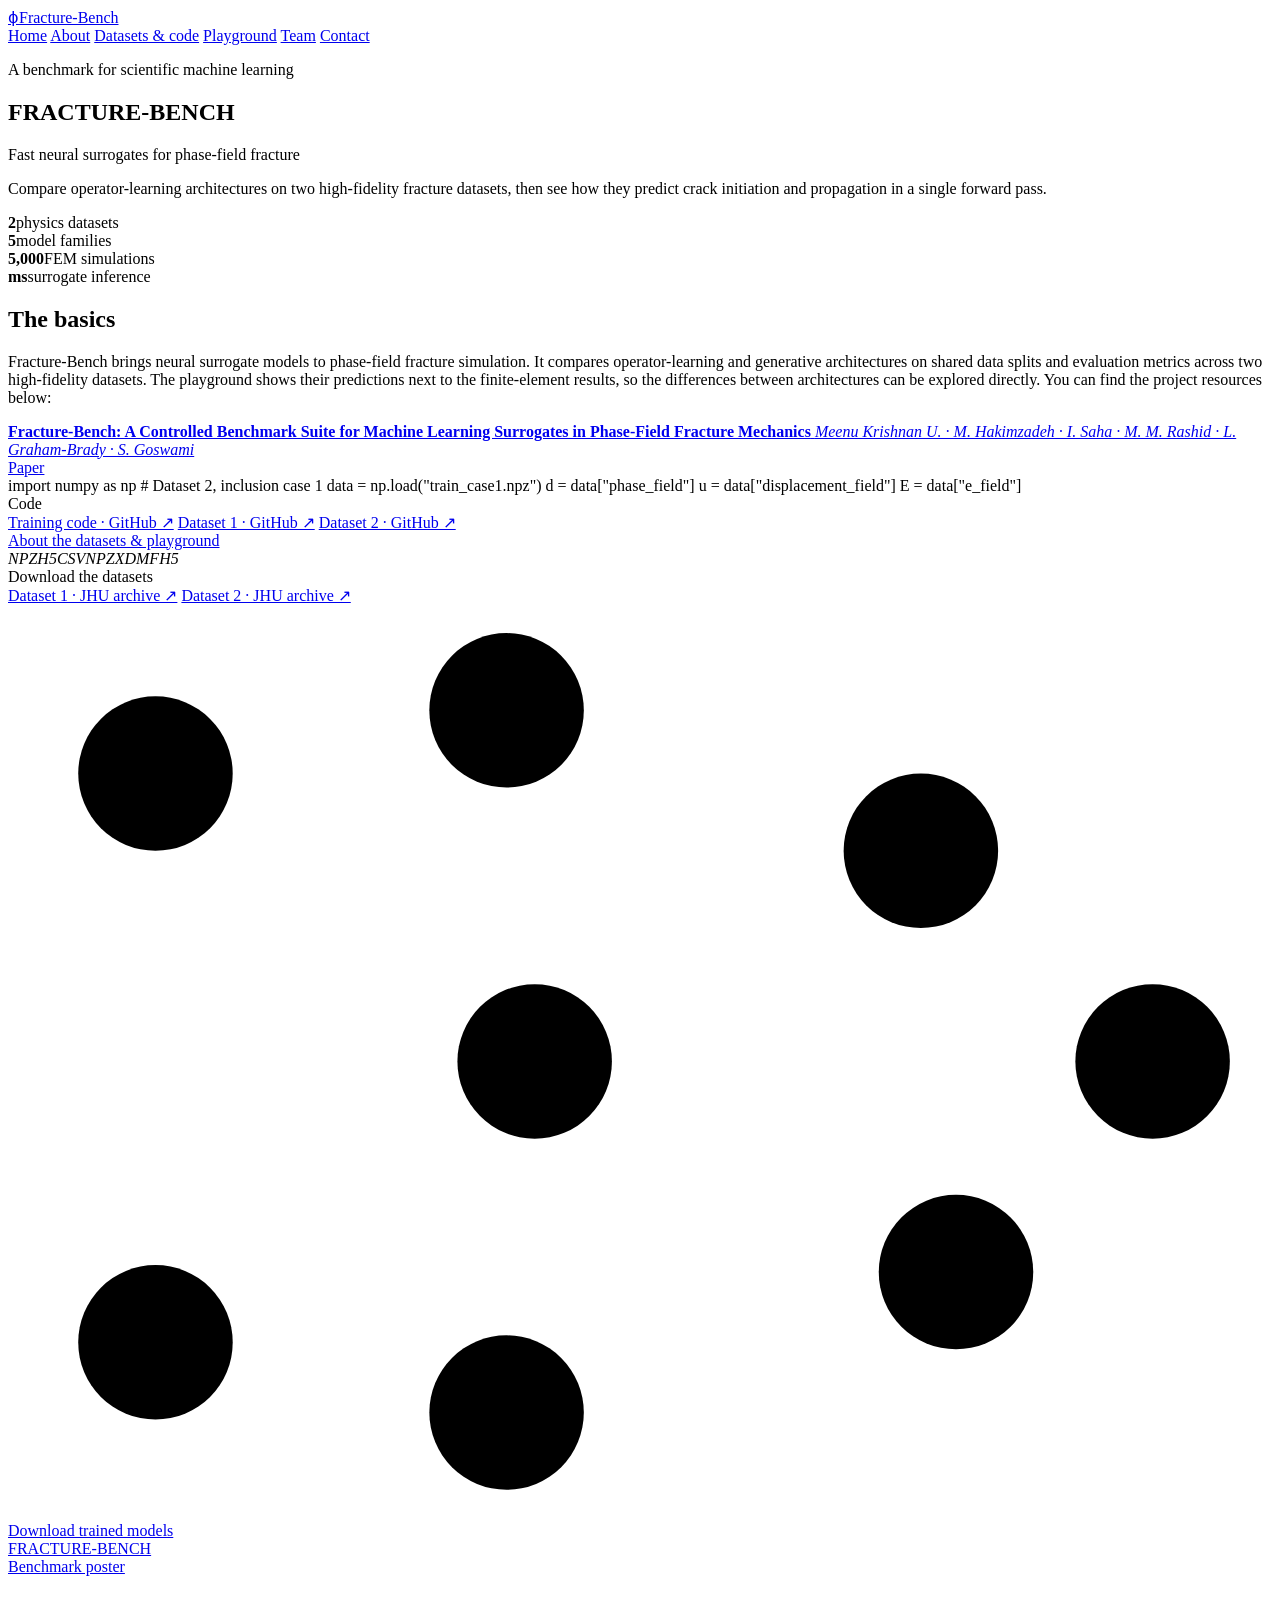
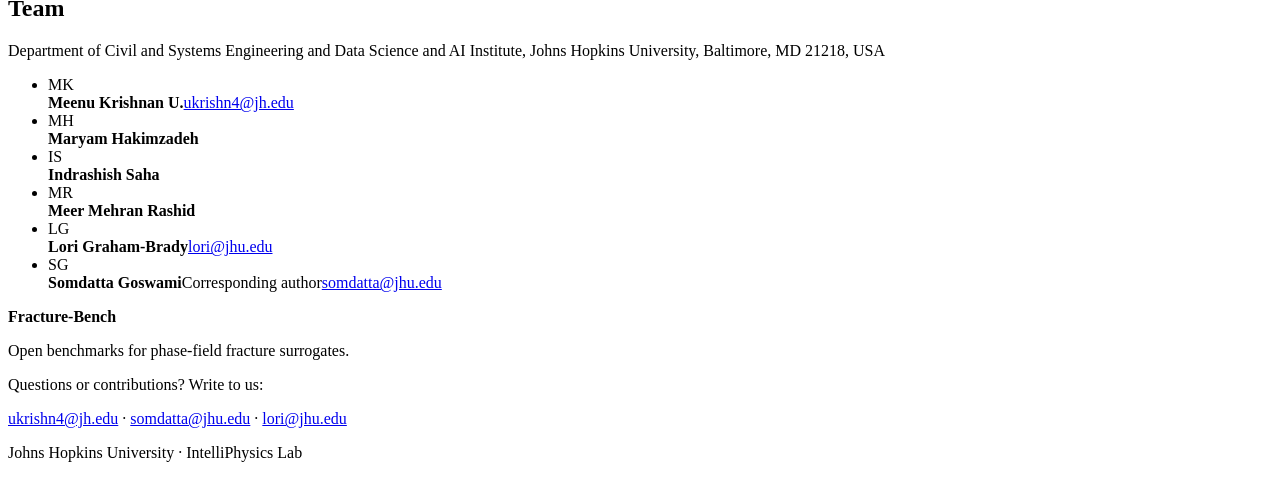
==== index.html @ a0dae235 "website" ====
<!doctype html>
<html lang="en">
<head>
  <meta charset="utf-8">
  <meta name="viewport" content="width=device-width, initial-scale=1">
  <title>Fracture-Bench</title>
  <meta name="description" content="Fracture-Bench: a benchmark of machine-learning surrogates for phase-field fracture, with two open datasets, training code and an interactive playground.">
  <link rel="icon" href="data:image/svg+xml,%3Csvg xmlns='http://www.w3.org/2000/svg' viewBox='0 0 32 32'%3E%3Crect width='32' height='32' rx='4' fill='%230D1F45'/%3E%3Ctext x='16' y='22' font-size='18' text-anchor='middle' fill='white' font-family='serif'%3E%CF%95%3C/text%3E%3C/svg%3E">
  <link rel="preconnect" href="https://fonts.googleapis.com">
  <link rel="preconnect" href="https://fonts.gstatic.com" crossorigin>
  <link href="https://fonts.googleapis.com/css2?family=Inter:wght@400;500;600;700;800&display=swap" rel="stylesheet">
  <link rel="stylesheet" href="assets/style.css">
  <script src="assets/site.js" defer></script>
</head>
<body>
  <header class="site-nav">
    <div class="wrap nav-inner">
      <a class="brand" href="./"><span class="mark"><span>ϕ</span></span><span>Fracture-Bench</span></a>
      <nav class="nav-links" aria-label="Site">
        <a href="./" aria-current="page">Home</a>
        <a href="#about" class="nav-extra">About</a>
        <a href="#resources" class="nav-extra">Datasets &amp; code</a>
        <a href="playground.html">Playground</a>
        <a href="#team" class="nav-extra">Team</a>
        <a href="#contact" class="nav-extra">Contact</a>
      </nav>
    </div>
  </header>

  <main>
    <section class="hero">
      <div class="wrap hero-inner">
        <p class="kicker">A benchmark for scientific machine learning</p>
        <h1>FRACTURE-BENCH</h1>
        <p class="hero-deck">Fast neural surrogates for phase-field fracture</p>
        <p class="hero-copy">Compare operator-learning architectures on two high-fidelity fracture datasets, then see how they predict crack initiation and propagation in a single forward pass.</p>
        <div class="hero-metrics">
          <div class="metric"><strong>2</strong><span>physics datasets</span></div>
          <div class="metric"><strong>5</strong><span>model families</span></div>
          <div class="metric"><strong>5,000</strong><span>FEM simulations</span></div>
          <div class="metric"><strong>ms</strong><span>surrogate inference</span></div>
        </div>
      </div>
    </section>

    <section class="basics" id="about">
      <div class="wrap">
        <h2 class="basics-title">The basics</h2>
        <p class="basics-copy">Fracture-Bench brings neural surrogate models to phase-field fracture simulation. It compares operator-learning and generative architectures on shared data splits and evaluation metrics across two high-fidelity datasets. The playground shows their predictions next to the finite-element results, so the differences between architectures can be explored directly. You can find the project resources below:</p>

        <div class="project-grid" id="resources">
          <a class="card paper-card" data-link="paper" aria-label="Paper" href="#">
            <div class="paper-sheet">
              <b>Fracture-Bench: A Controlled Benchmark Suite for Machine Learning Surrogates in Phase-Field Fracture Mechanics</b>
              <i>Meenu Krishnan U. · M. Hakimzadeh · I. Saha · M. M. Rashid · L. Graham-Brady · S. Goswami</i>
              <div class="paper-lines"></div>
            </div>
            <span class="card-title">Paper</span>
          </a>

          <div class="card code-card">
            <div class="code-snippet" aria-hidden="true"><span class="kw">import</span> numpy <span class="kw">as</span> np

<span class="cm"># Dataset 2, inclusion case 1</span>
data = np.<span class="fn">load</span>("train_case1.npz")

d = data["phase_field"]
u = data["displacement_field"]
E = data["e_field"]</div>
            <div class="card-foot">
              <span class="card-title">Code</span>
              <div class="card-links">
                <a data-link="code" data-optional href="#">Training code · GitHub ↗</a>
                <a href="https://github.com/Centrum-IntelliPhysics/Benchmark-Data--Phase-field-fracture-in-hyperelastic-material" target="_blank" rel="noopener">Dataset 1 · GitHub ↗</a>
                <a href="https://github.com/Centrum-IntelliPhysics/Benchmark_Data_Phase_field_fracture_in_fgm" target="_blank" rel="noopener">Dataset 2 · GitHub ↗</a>
              </div>
            </div>
          </div>

          <a class="card dataset-card" href="playground.html">
            <span class="card-title">About the datasets &amp; playground</span>
          </a>

          <div class="card files-card">
            <div class="file-grid" aria-hidden="true"><i>NPZ</i><i>H5</i><i>CSV</i><i>NPZ</i><i>XDMF</i><i>H5</i></div>
            <div class="card-foot">
              <span class="card-title">Download the datasets</span>
              <div class="card-links">
                <a href="https://doi.org/10.7281/T1XFF19O" target="_blank" rel="noopener">Dataset 1 · JHU archive ↗</a>
                <a href="https://doi.org/10.7281/T1RZFI3I" target="_blank" rel="noopener">Dataset 2 · JHU archive ↗</a>
              </div>
            </div>
          </div>

          <a class="card model-card" data-link="models" aria-label="Download trained models" href="#">
            <svg viewBox="0 0 360 260" aria-hidden="true">
              <line x1="42" y1="48" x2="142" y2="30"/><line x1="42" y1="48" x2="150" y2="130"/>
              <line x1="42" y1="210" x2="150" y2="130"/><line x1="42" y1="210" x2="142" y2="230"/>
              <line x1="142" y1="30" x2="260" y2="70"/><line x1="142" y1="30" x2="150" y2="130"/>
              <line x1="150" y1="130" x2="260" y2="70"/><line x1="150" y1="130" x2="270" y2="190"/>
              <line x1="142" y1="230" x2="270" y2="190"/><line x1="260" y1="70" x2="326" y2="130"/>
              <line x1="270" y1="190" x2="326" y2="130"/>
              <circle cx="42" cy="48" r="22"/><circle cx="42" cy="210" r="22"/>
              <circle cx="142" cy="30" r="22"/><circle cx="150" cy="130" r="22"/><circle cx="142" cy="230" r="22"/>
              <circle cx="260" cy="70" r="22"/><circle cx="270" cy="190" r="22"/><circle cx="326" cy="130" r="22"/>
            </svg>
            <span class="card-title">Download trained models</span>
          </a>

          <a class="card poster-card" data-link="poster" aria-label="Benchmark poster" href="#">
            <div class="poster-mock" aria-hidden="true">
              <div class="pm-head">FRACTURE-BENCH</div>
              <div class="pm-grid"><i></i><i></i><i></i><i></i><i></i><i></i></div>
            </div>
            <span class="card-title">Benchmark poster</span>
          </a>

        </div>
      </div>
    </section>

    <section class="team" id="team">
      <div class="wrap">
        <h2 class="basics-title">Team</h2>
        <p class="team-aff">Department of Civil and Systems Engineering and Data Science and AI Institute, Johns Hopkins University, Baltimore, MD 21218, USA</p>
        <ul class="team-grid">
          <li class="person"><span class="avatar" aria-hidden="true">MK</span><div><strong>Meenu Krishnan U.</strong><a href="mailto:ukrishn4@jh.edu">ukrishn4@jh.edu</a></div></li>
          <li class="person"><span class="avatar" aria-hidden="true">MH</span><div><strong>Maryam Hakimzadeh</strong></div></li>
          <li class="person"><span class="avatar" aria-hidden="true">IS</span><div><strong>Indrashish Saha</strong></div></li>
          <li class="person"><span class="avatar" aria-hidden="true">MR</span><div><strong>Meer Mehran Rashid</strong></div></li>
          <li class="person"><span class="avatar" aria-hidden="true">LG</span><div><strong>Lori Graham-Brady</strong><a href="mailto:lori@jhu.edu">lori@jhu.edu</a></div></li>
          <li class="person"><span class="avatar" aria-hidden="true">SG</span><div><strong>Somdatta Goswami</strong><span class="role">Corresponding author</span><a href="mailto:somdatta@jhu.edu">somdatta@jhu.edu</a></div></li>
        </ul>
      </div>
    </section>
  </main>

  <footer class="footer" id="contact">
    <div class="wrap footer-inner">
      <div>
        <strong>Fracture-Bench</strong>
        <p>Open benchmarks for phase-field fracture surrogates.</p>
      </div>
      <div>
        <p>Questions or contributions? Write to us:</p>
        <p><a href="mailto:ukrishn4@jh.edu">ukrishn4@jh.edu</a> · <a href="mailto:somdatta@jhu.edu">somdatta@jhu.edu</a> · <a href="mailto:lori@jhu.edu">lori@jhu.edu</a></p>
        <p>Johns Hopkins University · IntelliPhysics Lab</p>
      </div>
    </div>
  </footer>
</body>
</html>
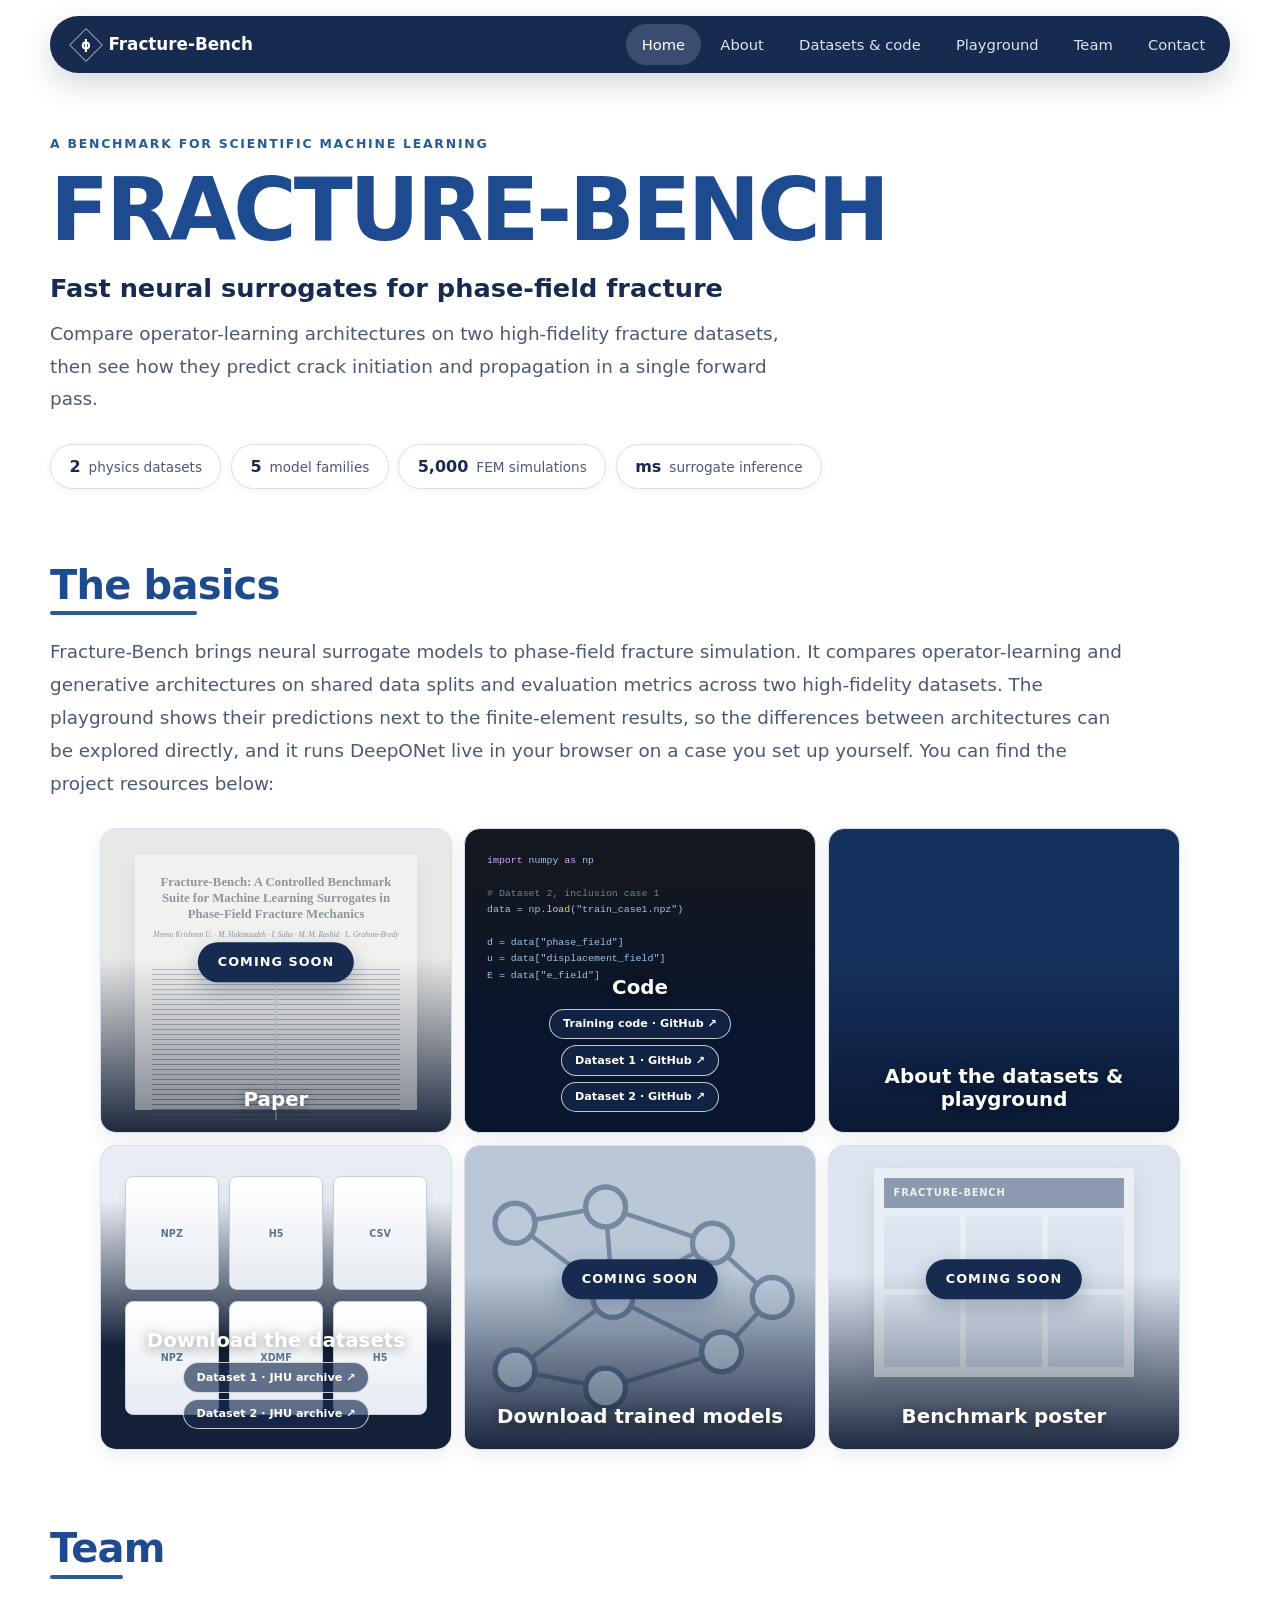
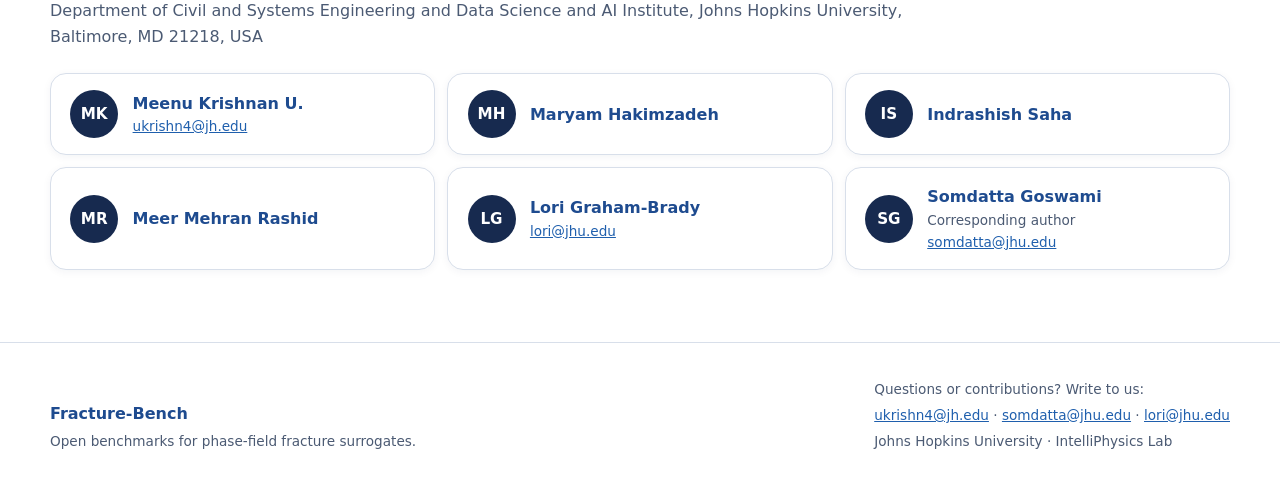
==== commit 746e06f3: "update" ====
--- a/index.html
+++ b/index.html
@@ -46,7 +46,7 @@
     <section class="basics" id="about">
       <div class="wrap">
         <h2 class="basics-title">The basics</h2>
-        <p class="basics-copy">Fracture-Bench brings neural surrogate models to phase-field fracture simulation. It compares operator-learning and generative architectures on shared data splits and evaluation metrics across two high-fidelity datasets. The playground shows their predictions next to the finite-element results, so the differences between architectures can be explored directly. You can find the project resources below:</p>
+        <p class="basics-copy">Fracture-Bench brings neural surrogate models to phase-field fracture simulation. It compares operator-learning and generative architectures on shared data splits and evaluation metrics across two high-fidelity datasets. The playground shows their predictions next to the finite-element results, so the differences between architectures can be explored directly, and it runs DeepONet live in your browser on a case you set up yourself. You can find the project resources below:</p>
 
         <div class="project-grid" id="resources">
           <a class="card paper-card" data-link="paper" aria-label="Paper" href="#">
--- a/assets/style.css
+++ b/assets/style.css
@@ -0,0 +1,511 @@
+/* Fracture-Bench site: white pages, dark-blue text, blue headings. */
+:root {
+  --navy: #172A4F;          /* menu pill, dark text */
+  --navy-active: #3A4D70;   /* current menu item */
+  --heading: #1E4B8F;       /* headings */
+  --blue: #245E94;          /* accents, active controls */
+  --text: #172A4F;
+  --muted: #4B5A73;
+  --border: #D8DFEA;
+  --soft-bg: #F5F7FB;
+  --link: #1F5FAD;
+  --tick: #2E8B57;
+  color-scheme: light;
+}
+
+* { box-sizing: border-box; }
+html { scroll-behavior: smooth; }
+body {
+  margin: 0;
+  background: #FFFFFF;
+  color: var(--text);
+  font-family: 'Inter', system-ui, -apple-system, 'Segoe UI', sans-serif;
+  line-height: 1.6;
+  -webkit-font-smoothing: antialiased;
+}
+h1, h2, h3 { color: var(--heading); }
+a { color: var(--link); }
+b, strong { color: var(--navy); }
+img { max-width: 100%; }
+.wrap { width: min(1180px, calc(100% - 3rem)); margin: 0 auto; }
+.wrap-narrow { width: min(1080px, calc(100% - 3rem)); margin: 0 auto; }
+
+/* ---------------------------------------------------------------- menu pill */
+.site-nav {
+  position: sticky;
+  top: 0;
+  z-index: 50;
+  padding: 1rem 0 .6rem;
+  background: linear-gradient(#FFFFFF 75%, rgba(255,255,255,0));
+}
+.nav-inner {
+  display: flex;
+  align-items: center;
+  justify-content: space-between;
+  gap: 1rem;
+  background: var(--navy);
+  border-radius: 999px;
+  padding: .5rem .55rem .5rem 1.5rem;
+  box-shadow: 0 12px 30px rgba(23,42,79,.18);
+}
+.brand {
+  display: inline-flex;
+  align-items: center;
+  gap: .65rem;
+  color: #FFFFFF;
+  text-decoration: none;
+  font-size: 1.05rem;
+  font-weight: 700;
+  white-space: nowrap;
+}
+.mark {
+  width: 24px;
+  height: 24px;
+  display: grid;
+  place-items: center;
+  border: 1px solid rgba(255,255,255,.55);
+  font-size: .78rem;
+  transform: rotate(45deg);
+}
+.mark span { transform: rotate(-45deg); }
+.nav-links { display: flex; align-items: center; gap: .2rem; }
+.nav-links a {
+  color: #DCE4F0;
+  text-decoration: none;
+  font-size: .92rem;
+  font-weight: 500;
+  padding: .55rem 1rem;
+  border-radius: 999px;
+  white-space: nowrap;
+}
+.nav-links a:hover { color: #FFFFFF; background: rgba(255,255,255,.1); }
+.nav-links a[aria-current="page"] { color: #FFFFFF; background: var(--navy-active); }
+.nav-links a:focus-visible, .brand:focus-visible { outline: 2px solid #FFFFFF; outline-offset: 2px; }
+
+/* ---------------------------------------------------------------- hero */
+.hero { padding: 3.2rem 0 2.6rem; }
+.kicker {
+  margin: 0 0 .8rem;
+  color: var(--blue);
+  text-transform: uppercase;
+  letter-spacing: .14em;
+  font-weight: 700;
+  font-size: .78rem;
+}
+.hero h1 {
+  font-size: clamp(2.6rem, 7vw, 5.4rem);
+  line-height: 1;
+  font-weight: 800;
+  letter-spacing: -.035em;
+  margin: 0 0 1.2rem;
+}
+.hero-deck { margin: 0 0 .8rem; font-size: clamp(1.15rem, 2.2vw, 1.6rem); font-weight: 700; color: var(--navy); max-width: 780px; line-height: 1.3; }
+.hero-copy { color: var(--muted); margin: 0; font-size: clamp(1rem, 1.5vw, 1.15rem); line-height: 1.75; max-width: 760px; }
+.hero-metrics { margin-top: 1.8rem; display: flex; flex-wrap: wrap; gap: .6rem; }
+.metric {
+  display: inline-flex;
+  align-items: baseline;
+  gap: .5rem;
+  border: 1px solid var(--border);
+  border-radius: 999px;
+  background: #FFFFFF;
+  padding: .55rem 1.15rem;
+  box-shadow: 0 2px 8px rgba(23,42,79,.05);
+}
+.metric strong { font-size: 1rem; }
+.metric span { color: var(--muted); font-size: .85rem; }
+
+/* ---------------------------------------------------------------- basics + cards */
+.basics { padding: 2rem 0 1.75rem; }
+.basics-title {
+  position: relative;
+  display: inline-block;
+  font-size: clamp(1.7rem, 3.4vw, 2.5rem);
+  line-height: 1.1;
+  font-weight: 800;
+  letter-spacing: -.02em;
+  margin: 0 0 1.2rem;
+  padding-bottom: .55rem;
+}
+.basics-title::after { content: ''; position: absolute; left: 0; bottom: 0; width: 64%; height: 4px; border-radius: 2px; background: var(--blue); }
+.basics-copy { color: var(--muted); font-size: clamp(1rem, 1.5vw, 1.15rem); line-height: 1.8; max-width: 1080px; margin: 0 0 1.75rem; }
+
+.project-grid {
+  width: min(1080px, 100%);
+  margin: 0 auto;
+  display: grid;
+  grid-template-columns: repeat(3, minmax(0, 1fr));
+  gap: 12px;
+}
+.card {
+  position: relative;
+  overflow: hidden;
+  min-height: 305px;
+  display: flex;
+  align-items: flex-end;
+  justify-content: center;
+  padding: 1.25rem;
+  border: 1px solid var(--border);
+  border-radius: 16px;
+  color: #FFFFFF;
+  text-decoration: none;
+  isolation: isolate;
+  background: #16315E;
+  box-shadow: 0 6px 18px rgba(23,42,79,.08);
+}
+.card::after {
+  content: ''; position: absolute; inset: 0; z-index: -1;
+  background: linear-gradient(to top, rgba(10,22,46,.9), transparent 58%);
+  transition: background .2s ease;
+}
+a.card:hover::after { background: linear-gradient(to top, rgba(10,22,46,.95), rgba(36,94,148,.05) 72%); }
+a.card:hover .card-title { transform: translateY(-3px); }
+a.card:focus-visible { outline: 3px solid var(--blue); outline-offset: 3px; }
+.card-title {
+  position: relative;
+  z-index: 2;
+  color: #FFFFFF;
+  font-size: 1.24rem;
+  font-weight: 700;
+  line-height: 1.2;
+  text-align: center;
+  text-shadow: 0 2px 12px rgba(0,0,0,.45);
+  transition: transform .2s ease;
+}
+.soon-tag {
+  position: absolute;
+  z-index: 3;
+  top: .8rem;
+  left: .8rem;
+  padding: .3rem .7rem;
+  border-radius: 999px;
+  background: var(--navy);
+  color: #FFFFFF;
+  font-size: .62rem;
+  font-weight: 700;
+  letter-spacing: .08em;
+  text-transform: uppercase;
+}
+/* a card whose link is not public yet: faded art, centred badge */
+.card.is-soon { cursor: default; }
+.card.is-soon .paper-sheet, .card.is-soon svg, .card.is-soon .poster-mock { opacity: .4; }
+.card.is-soon .soon-tag {
+  top: 44%;
+  left: 50%;
+  transform: translate(-50%, -50%);
+  padding: .6rem 1.25rem;
+  font-size: .8rem;
+  box-shadow: 0 8px 22px rgba(23,42,79,.28);
+  white-space: nowrap;
+}
+.paper-card { background: #E8E9E7; }
+.paper-sheet {
+  position: absolute; inset: 26px 34px 22px;
+  padding: 1.25rem 1.05rem;
+  background: #FEFEFC; color: #101828;
+  box-shadow: 0 8px 22px rgba(13,31,69,.18);
+  text-align: center;
+}
+.paper-sheet b { display: block; color: #101828; font-family: Georgia, serif; font-size: .8rem; line-height: 1.25; margin-bottom: .35rem; }
+.paper-sheet i { display: block; font-family: Georgia, serif; font-size: .47rem; margin-bottom: .75rem; }
+.paper-lines {
+  height: 155px;
+  background:
+    linear-gradient(90deg, transparent 49.4%, #CDD2D8 49.4% 50.6%, transparent 50.6%),
+    repeating-linear-gradient(0deg, #4F5968 0 1px, transparent 1px 5px);
+  opacity: .72;
+}
+.code-card { background: #121720; }
+.code-snippet {
+  position: absolute; inset: 24px 22px 18px;
+  margin: 0; color: #9DC3E9;
+  font-family: ui-monospace, SFMono-Regular, Menlo, monospace;
+  font-size: .62rem; line-height: 1.65; white-space: pre-wrap;
+}
+.code-snippet .kw { color: #D5A4F5; }
+.code-snippet .fn { color: #EBCB8B; }
+.code-snippet .cm { color: #6F8199; }
+.dataset-card {
+  background-image: url('https://raw.githubusercontent.com/Centrum-IntelliPhysics/Benchmark-Data--Phase-field-fracture-in-hyperelastic-material/main/animations/phase_and_disp_evolution_sample1.gif');
+  background-size: cover;
+  background-position: center;
+}
+.files-card { background: #E8EDF3; }
+.file-grid { position: absolute; inset: 30px 24px 34px; display: grid; grid-template-columns: repeat(3, 1fr); gap: .65rem; }
+.file-grid i {
+  display: grid; place-items: center; min-height: 62px;
+  border: 1px solid #C3CEDD; border-radius: 8px;
+  background: linear-gradient(#FFFFFF, #E6EBF2);
+  color: #5B7693; box-shadow: 0 4px 10px rgba(13,31,69,.08);
+  font-style: normal; font-size: .6rem; font-weight: 700;
+}
+.model-card { background: #B9C7D8; }
+.model-card svg { position: absolute; inset: 12px; width: calc(100% - 24px); height: calc(100% - 24px); }
+.model-card line { stroke: #172A4F; stroke-width: 5; }
+.model-card circle { fill: #BCCBDC; stroke: #172A4F; stroke-width: 6; }
+.poster-card { background: #DCE5EF; }
+.poster-mock {
+  position: absolute; top: 22px; left: 50%; transform: translateX(-50%);
+  width: min(78%, 260px); height: calc(100% - 22px - 72px);
+  background: #FFFFFF; padding: 10px;
+  display: flex; flex-direction: column; gap: 8px;
+  box-shadow: 0 6px 16px rgba(13,31,69,.25);
+}
+.pm-head {
+  background: var(--navy); color: #FFFFFF;
+  font-size: .62rem; font-weight: 800; letter-spacing: .08em;
+  padding: .45rem .6rem;
+}
+.pm-grid { flex: 1; display: grid; grid-template-columns: repeat(3, 1fr); gap: 6px; }
+.pm-grid i { background: linear-gradient(#E3EAF4, #CBD7E6); border-radius: 2px; }
+.card-foot { position: relative; z-index: 2; display: flex; flex-direction: column; align-items: center; gap: .6rem; }
+.card-links { display: flex; flex-wrap: wrap; justify-content: center; gap: .4rem; }
+.card-links a {
+  padding: .32rem .8rem;
+  border: 1px solid rgba(255,255,255,.75);
+  border-radius: 999px;
+  background: rgba(23,42,79,.65);
+  color: #FFFFFF;
+  font-size: .7rem;
+  font-weight: 600;
+  text-decoration: none;
+  transition: background .2s ease, color .2s ease;
+}
+.card-links a:hover { background: #FFFFFF; color: var(--navy); }
+.card:has(.card-foot)::after { background: linear-gradient(to top, rgba(10,22,46,.95) 34%, transparent 82%); }
+
+/* ---------------------------------------------------------------- team */
+.team { padding: 3rem 0 .5rem; }
+.team-aff { color: var(--muted); margin: 0 0 1.5rem; max-width: 900px; }
+.team-grid {
+  list-style: none;
+  padding: 0;
+  margin: 0;
+  display: grid;
+  grid-template-columns: repeat(3, minmax(0, 1fr));
+  gap: 12px;
+}
+.person {
+  display: flex;
+  align-items: center;
+  gap: .9rem;
+  border: 1px solid var(--border);
+  border-radius: 16px;
+  padding: 1rem 1.2rem;
+  background: #FFFFFF;
+  box-shadow: 0 2px 8px rgba(23,42,79,.05);
+}
+.avatar {
+  width: 48px;
+  height: 48px;
+  flex: none;
+  display: grid;
+  place-items: center;
+  border-radius: 50%;
+  background: var(--navy);
+  color: #FFFFFF;
+  font-weight: 700;
+  font-size: .95rem;
+}
+.person strong { display: block; color: var(--heading); font-size: 1rem; }
+.person .role, .person a { display: block; font-size: .85rem; }
+.person .role { color: var(--muted); }
+
+/* ---------------------------------------------------------------- playground page */
+.page-head { padding: 2.4rem 0 .4rem; }
+.page-head h1 { font-size: clamp(1.9rem, 4vw, 3rem); line-height: 1.1; font-weight: 800; letter-spacing: -.025em; margin: 0 0 .6rem; }
+.page-sub { color: var(--muted); margin: 0; font-size: .8rem; font-weight: 600; letter-spacing: .08em; text-transform: uppercase; }
+.pg-copy { color: var(--muted); font-size: 1rem; line-height: 1.7; margin: 1.2rem 0 1.2rem; }
+
+.tabs { display: flex; flex-wrap: wrap; gap: .5rem; margin-bottom: 1.2rem; }
+.tab {
+  background: #FFFFFF;
+  border: 1px solid var(--border);
+  border-radius: 999px;
+  padding: .6rem 1.2rem;
+  color: var(--navy);
+  font: inherit;
+  font-size: .9rem;
+  font-weight: 500;
+  cursor: pointer;
+  box-shadow: 0 2px 8px rgba(23,42,79,.05);
+}
+.tab:hover { border-color: var(--navy-active); }
+.tab[aria-selected="true"] { background: var(--navy); border-color: var(--navy); color: #FFFFFF; }
+.tab:focus-visible { outline: 3px solid var(--blue); outline-offset: 2px; }
+
+.box {
+  background: var(--soft-bg);
+  border: 1px solid var(--border);
+  border-radius: 14px;
+  padding: 1.25rem 1.5rem;
+  margin-bottom: 1rem;
+  font-size: .95rem;
+  line-height: 1.7;
+}
+.box.accent { border-left: 4px solid var(--blue); }
+.box h3 { margin: 0 0 .6rem; font-size: 1.15rem; }
+.box p { margin: 0 0 .8rem; }
+.box p:last-child { margin-bottom: 0; }
+.box ul { padding-left: 1.2rem; margin: .4rem 0 0; }
+.ds-grid { display: grid; grid-template-columns: repeat(2, minmax(0, 1fr)); gap: 1.5rem; margin-bottom: 1rem; }
+.ds-grid .box { margin: 0; display: flex; flex-direction: column; }
+.ds-grid img { width: 100%; max-height: 240px; object-fit: contain; margin-bottom: .7rem; border-radius: 8px; }
+ul.ticks { list-style: none; padding-left: 0; margin: .7rem 0 0; }
+ul.ticks li { position: relative; padding-left: 1.6rem; margin-bottom: .55rem; }
+ul.ticks li::before { content: '\2713'; position: absolute; left: 0; top: 0; color: var(--tick); font-weight: 700; }
+.link-button {
+  background: none; border: 0; padding: 0;
+  color: var(--link); font: inherit; font-weight: 600;
+  text-decoration: underline; cursor: pointer;
+}
+
+/* ---------------------------------------------------------------- viewer */
+.viewer { display: grid; grid-template-columns: minmax(230px, 300px) minmax(0, 1fr); gap: 2rem; align-items: start; }
+.controls h2 { font-size: 1.3rem; line-height: 1.2; margin: 1.6rem 0 .9rem; }
+.controls h2:first-child { margin-top: 0; }
+.field { margin-bottom: 1.1rem; }
+.field > label, .field > .label { display: block; font-size: .85rem; font-weight: 600; margin-bottom: .35rem; }
+select {
+  width: 100%;
+  padding: .55rem .8rem;
+  border: 1px solid var(--border);
+  border-radius: 10px;
+  background: #FFFFFF;
+  color: var(--text);
+  font: inherit;
+  font-size: .88rem;
+}
+.segmented { display: inline-flex; border: 1px solid var(--border); border-radius: 999px; overflow: hidden; }
+.segmented button {
+  border: 0; border-right: 1px solid var(--border);
+  background: #FFFFFF; color: var(--text);
+  padding: .4rem 1rem; font: inherit; font-size: .88rem; cursor: pointer;
+}
+.segmented button:last-child { border-right: 0; }
+.segmented button[aria-pressed="true"] { background: var(--navy); color: #FFFFFF; }
+.checks label { display: flex; align-items: center; gap: .5rem; font-size: .92rem; margin-bottom: .3rem; cursor: pointer; }
+.checks input { accent-color: var(--navy); width: 16px; height: 16px; }
+.hint { font-size: .8rem; color: var(--muted); margin: .35rem 0 0; }
+.input-figure { margin: 0; }
+.input-figure img { display: block; width: 100%; max-width: 220px; border: 1px solid var(--border); border-radius: 6px; background: #FFFFFF; }
+.input-figure figcaption { font-size: .8rem; color: var(--muted); margin-top: .35rem; }
+.legend { list-style: none; padding: 0; margin: .4rem 0 0; font-size: .8rem; color: var(--muted); }
+.legend li { display: flex; align-items: center; gap: .45rem; }
+.legend .swatch { width: 12px; height: 12px; border-radius: 3px; flex: none; }
+
+.step-bar { display: flex; align-items: center; gap: .8rem; margin-bottom: 1rem; }
+.step-bar input[type="range"] { flex: 1; accent-color: var(--navy); }
+.step-bar output { font-size: .88rem; font-weight: 600; min-width: 7.5rem; text-align: right; }
+.play {
+  border: 1px solid var(--navy); background: var(--navy); color: #FFFFFF;
+  border-radius: 999px; padding: .4rem 1rem; font: inherit; font-size: .85rem; cursor: pointer;
+}
+.play:hover { background: var(--navy-active); }
+.row-title { font-size: .85rem; color: var(--muted); margin: .2rem 0 .5rem; }
+.panels { display: grid; grid-template-columns: repeat(4, minmax(0, 1fr)); gap: .8rem; }
+.d2 .panels { grid-template-columns: repeat(4, minmax(0, 150px)); }
+.panel { margin: 0; }
+.frame {
+  width: 100%;
+  aspect-ratio: 1;
+  background-color: #FFFFFF;
+  background-repeat: no-repeat;
+  border: 1px solid var(--border);
+  border-radius: 6px;
+}
+.d2 .frame { aspect-ratio: 1 / 2; }
+.panel figcaption { font-size: .8rem; text-align: center; margin-top: .3rem; line-height: 1.35; }
+.panel figcaption small { display: block; color: var(--muted); }
+.hbar { display: flex; align-items: center; gap: .5rem; max-width: 420px; margin: .6rem 0 1.6rem; font-size: .72rem; color: var(--muted); }
+.hbar .grad { flex: 1; height: 10px; border: 1px solid var(--border); border-radius: 999px; }
+.hbar em { font-style: normal; font-weight: 600; margin-left: .3rem; white-space: nowrap; }
+.empty { padding: 1.5rem; text-align: center; color: var(--muted); border: 1px dashed var(--border); border-radius: 12px; }
+
+/* ---------------------------------------------------------------- live mode */
+.mode-bar { display: flex; flex-wrap: wrap; align-items: center; gap: .5rem .8rem; margin: 0 0 1.4rem; }
+.mode-bar .label { font-size: .85rem; font-weight: 600; }
+.segmented button sub { font-size: .7em; }
+input[type="number"] {
+  width: 100%;
+  padding: .45rem .6rem;
+  border: 1px solid var(--border);
+  border-radius: 10px;
+  background: #FFFFFF;
+  color: var(--text);
+  font: inherit;
+  font-size: .88rem;
+}
+.seed-row { display: flex; gap: .5rem; }
+.seed-row input { flex: 1; min-width: 0; }
+.params { display: grid; grid-template-columns: repeat(2, minmax(0, 1fr)); gap: .6rem .8rem; }
+.params label { display: block; font-size: .78rem; font-weight: 600; line-height: 1.3; }
+.params input { margin-top: .3rem; }
+.formula { line-height: 1.7; margin-bottom: 1.1rem; }
+.ghost {
+  border: 1px solid var(--navy); background: #FFFFFF; color: var(--navy);
+  border-radius: 999px; padding: .4rem .9rem;
+  font: inherit; font-size: .82rem; cursor: pointer; white-space: nowrap;
+}
+.ghost:hover { background: var(--soft-bg); }
+.range-field label { display: flex; justify-content: space-between; gap: .5rem; font-size: .85rem; font-weight: 600; margin-bottom: .2rem; }
+.range-field output { font-weight: 500; color: var(--muted); }
+.range-field input { width: 100%; accent-color: var(--navy); }
+.run {
+  width: 100%; margin-top: .4rem;
+  border: 0; border-radius: 999px; padding: .7rem 1rem;
+  background: var(--navy); color: #FFFFFF;
+  font: inherit; font-size: .92rem; font-weight: 600; cursor: pointer;
+}
+.run:hover { background: var(--navy-active); }
+.run:disabled { opacity: .65; cursor: progress; }
+.run.attention { box-shadow: 0 0 0 4px rgba(36,94,148,.3); }
+.status { font-size: .8rem; color: var(--muted); min-height: 1.3em; margin: .6rem 0 0; }
+.status.error { color: #B42318; }
+.profile { margin: 0; }
+.profile svg { display: block; width: 100%; height: auto; border: 1px solid var(--border); border-radius: 6px; background: #FFFFFF; }
+.profile text { font-size: 9px; fill: var(--muted); font-family: inherit; }
+.profile figcaption { font-size: .8rem; color: var(--muted); margin-top: .35rem; }
+.input-figure canvas { display: block; width: 100%; max-width: 220px; aspect-ratio: 1; border: 1px solid var(--border); border-radius: 6px; background: #FFFFFF; }
+.d2 .input-figure canvas { aspect-ratio: 1 / 2; max-width: 160px; cursor: crosshair; }
+.live-frame { position: relative; max-width: 420px; }
+.d2 .live-frame { max-width: 220px; }
+.live-frame canvas { display: block; width: 100%; aspect-ratio: 1; border: 1px solid var(--border); border-radius: 6px; background: #FFFFFF; transition: opacity .2s ease; }
+.d2 .live-frame canvas { aspect-ratio: 1 / 2; }
+.live-frame.stale canvas { opacity: .45; }
+.live-frame .placeholder {
+  position: absolute; inset: 0; margin: 0;
+  display: grid; place-items: center; padding: 1.2rem;
+  text-align: center; font-size: .85rem; color: var(--muted);
+}
+.live .output > .hint { max-width: 640px; }
+
+/* ---------------------------------------------------------------- footer */
+.footer { margin-top: 4rem; border-top: 1px solid var(--border); padding: 2rem 0 2.4rem; color: var(--muted); }
+.footer-inner { display: flex; justify-content: space-between; align-items: flex-end; gap: 2rem; }
+.footer strong { color: var(--heading); }
+.footer p { font-size: .85rem; margin: .25rem 0 0; }
+
+[hidden] { display: none !important; }
+
+@media (max-width: 400px) {
+  .brand > span:last-child { display: none; }
+}
+
+@media (max-width: 900px) {
+  .nav-links .nav-extra { display: none; }
+  .project-grid, .team-grid { grid-template-columns: repeat(2, minmax(0, 1fr)); }
+  .viewer { grid-template-columns: 1fr; }
+  .ds-grid { grid-template-columns: 1fr; }
+}
+@media (max-width: 600px) {
+  .wrap, .wrap-narrow { width: calc(100% - 2rem); }
+  .nav-inner { padding-left: 1rem; }
+  .nav-links a { padding: .5rem .75rem; font-size: .86rem; }
+  .project-grid, .team-grid { grid-template-columns: 1fr; }
+  .card { min-height: 275px; }
+  .footer-inner { display: block; }
+  .panels, .d2 .panels { grid-template-columns: repeat(2, minmax(0, 1fr)); }
+  .step-bar { flex-wrap: wrap; }
+  .step-bar output { min-width: 0; }
+}
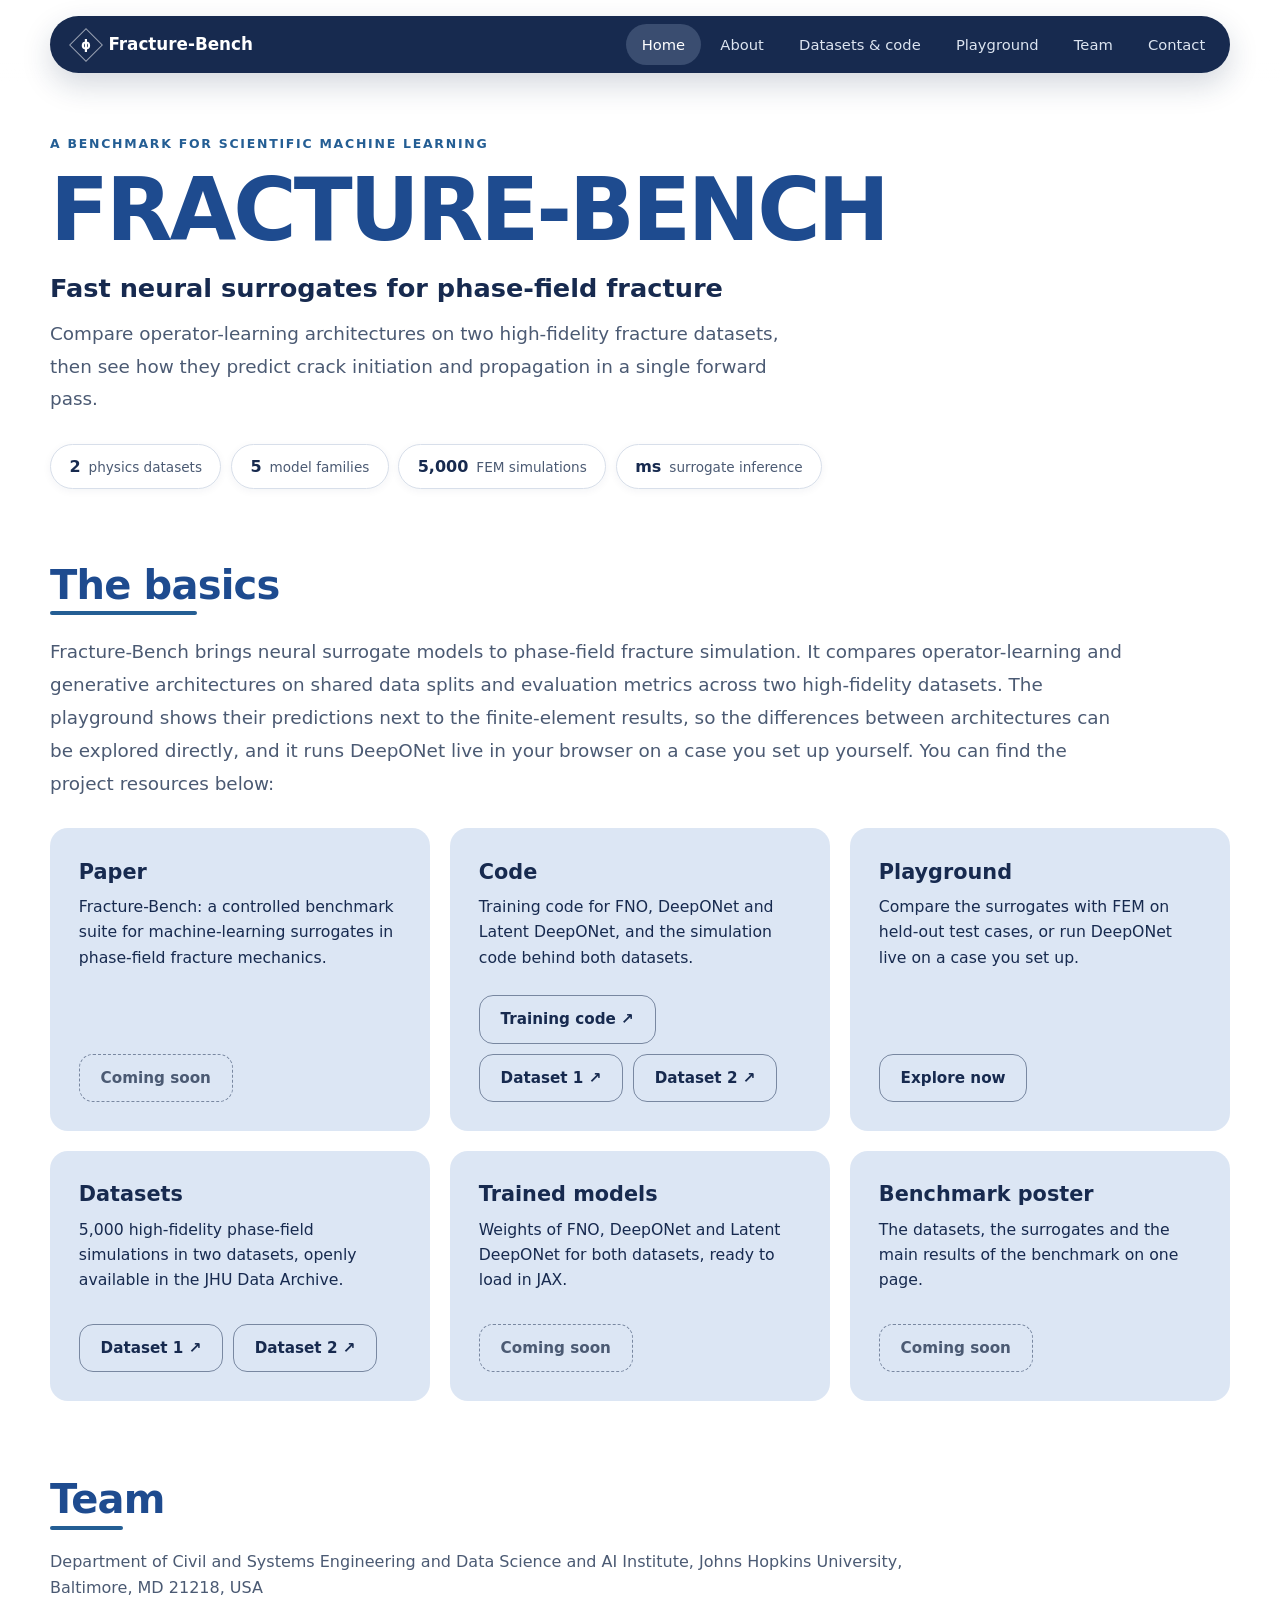
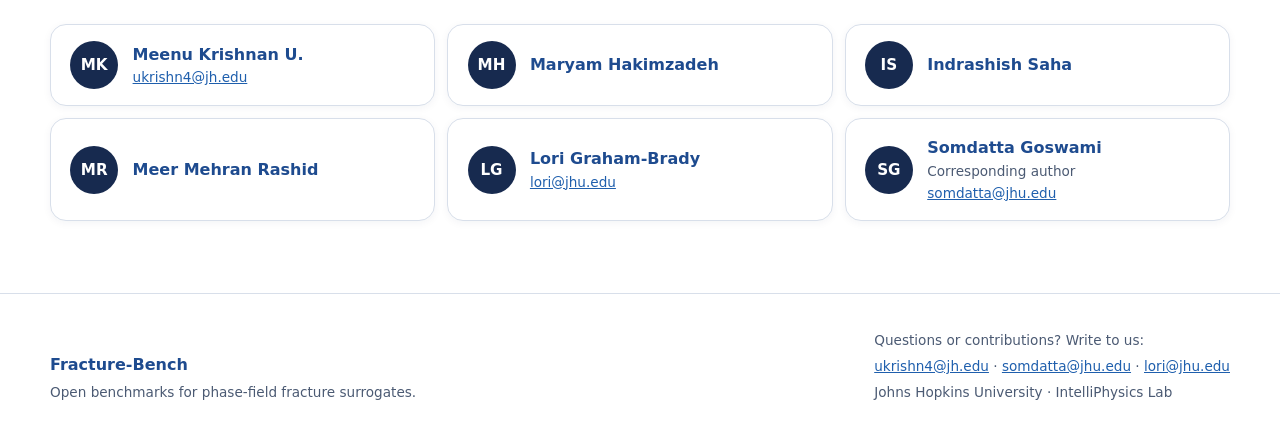
==== commit ffcaeb6b: "update" ====
--- a/index.html
+++ b/index.html
@@ -49,72 +49,68 @@
         <p class="basics-copy">Fracture-Bench brings neural surrogate models to phase-field fracture simulation. It compares operator-learning and generative architectures on shared data splits and evaluation metrics across two high-fidelity datasets. The playground shows their predictions next to the finite-element results, so the differences between architectures can be explored directly, and it runs DeepONet live in your browser on a case you set up yourself. You can find the project resources below:</p>
 
         <div class="project-grid" id="resources">
-          <a class="card paper-card" data-link="paper" aria-label="Paper" href="#">
-            <div class="paper-sheet">
-              <b>Fracture-Bench: A Controlled Benchmark Suite for Machine Learning Surrogates in Phase-Field Fracture Mechanics</b>
-              <i>Meenu Krishnan U. · M. Hakimzadeh · I. Saha · M. M. Rashid · L. Graham-Brady · S. Goswami</i>
-              <div class="paper-lines"></div>
+          <article class="card">
+            <div>
+              <h3>Paper</h3>
+              <p>Fracture-Bench: a controlled benchmark suite for machine-learning surrogates in phase-field fracture mechanics.</p>
             </div>
-            <span class="card-title">Paper</span>
-          </a>
+            <div class="card-actions">
+              <a class="card-btn" data-link="paper" href="#">Read the paper ↗</a>
+            </div>
+          </article>
 
-          <div class="card code-card">
-            <div class="code-snippet" aria-hidden="true"><span class="kw">import</span> numpy <span class="kw">as</span> np
+          <article class="card">
+            <div>
+              <h3>Code</h3>
+              <p>Training code for FNO, DeepONet and Latent DeepONet, and the simulation code behind both datasets.</p>
+            </div>
+            <div class="card-actions">
+              <a class="card-btn" data-link="code" data-optional href="#">Training code ↗</a>
+              <a class="card-btn" href="https://github.com/Centrum-IntelliPhysics/Benchmark-Data--Phase-field-fracture-in-hyperelastic-material" target="_blank" rel="noopener">Dataset 1 ↗</a>
+              <a class="card-btn" href="https://github.com/Centrum-IntelliPhysics/Benchmark_Data_Phase_field_fracture_in_fgm" target="_blank" rel="noopener">Dataset 2 ↗</a>
+            </div>
+          </article>
 
-<span class="cm"># Dataset 2, inclusion case 1</span>
-data = np.<span class="fn">load</span>("train_case1.npz")
+          <article class="card">
+            <div>
+              <h3>Playground</h3>
+              <p>Compare the surrogates with FEM on held-out test cases, or run DeepONet live on a case you set up.</p>
+            </div>
+            <div class="card-actions">
+              <a class="card-btn" href="playground.html">Explore now</a>
+            </div>
+          </article>
 
-d = data["phase_field"]
-u = data["displacement_field"]
-E = data["e_field"]</div>
-            <div class="card-foot">
-              <span class="card-title">Code</span>
-              <div class="card-links">
-                <a data-link="code" data-optional href="#">Training code · GitHub ↗</a>
-                <a href="https://github.com/Centrum-IntelliPhysics/Benchmark-Data--Phase-field-fracture-in-hyperelastic-material" target="_blank" rel="noopener">Dataset 1 · GitHub ↗</a>
-                <a href="https://github.com/Centrum-IntelliPhysics/Benchmark_Data_Phase_field_fracture_in_fgm" target="_blank" rel="noopener">Dataset 2 · GitHub ↗</a>
-              </div>
+          <article class="card">
+            <div>
+              <h3>Datasets</h3>
+              <p>5,000 high-fidelity phase-field simulations in two datasets, openly available in the JHU Data Archive.</p>
             </div>
-          </div>
+            <div class="card-actions">
+              <a class="card-btn" href="https://doi.org/10.7281/T1XFF19O" target="_blank" rel="noopener">Dataset 1 ↗</a>
+              <a class="card-btn" href="https://doi.org/10.7281/T1RZFI3I" target="_blank" rel="noopener">Dataset 2 ↗</a>
+            </div>
+          </article>
 
-          <a class="card dataset-card" href="playground.html">
-            <span class="card-title">About the datasets &amp; playground</span>
-          </a>
+          <article class="card">
+            <div>
+              <h3>Trained models</h3>
+              <p>Weights of FNO, DeepONet and Latent DeepONet for both datasets, ready to load in JAX.</p>
+            </div>
+            <div class="card-actions">
+              <a class="card-btn" data-link="models" href="#">Download ↗</a>
+            </div>
+          </article>
 
-          <div class="card files-card">
-            <div class="file-grid" aria-hidden="true"><i>NPZ</i><i>H5</i><i>CSV</i><i>NPZ</i><i>XDMF</i><i>H5</i></div>
-            <div class="card-foot">
-              <span class="card-title">Download the datasets</span>
-              <div class="card-links">
-                <a href="https://doi.org/10.7281/T1XFF19O" target="_blank" rel="noopener">Dataset 1 · JHU archive ↗</a>
-                <a href="https://doi.org/10.7281/T1RZFI3I" target="_blank" rel="noopener">Dataset 2 · JHU archive ↗</a>
-              </div>
+          <article class="card">
+            <div>
+              <h3>Benchmark poster</h3>
+              <p>The datasets, the surrogates and the main results of the benchmark on one page.</p>
             </div>
-          </div>
-
-          <a class="card model-card" data-link="models" aria-label="Download trained models" href="#">
-            <svg viewBox="0 0 360 260" aria-hidden="true">
-              <line x1="42" y1="48" x2="142" y2="30"/><line x1="42" y1="48" x2="150" y2="130"/>
-              <line x1="42" y1="210" x2="150" y2="130"/><line x1="42" y1="210" x2="142" y2="230"/>
-              <line x1="142" y1="30" x2="260" y2="70"/><line x1="142" y1="30" x2="150" y2="130"/>
-              <line x1="150" y1="130" x2="260" y2="70"/><line x1="150" y1="130" x2="270" y2="190"/>
-              <line x1="142" y1="230" x2="270" y2="190"/><line x1="260" y1="70" x2="326" y2="130"/>
-              <line x1="270" y1="190" x2="326" y2="130"/>
-              <circle cx="42" cy="48" r="22"/><circle cx="42" cy="210" r="22"/>
-              <circle cx="142" cy="30" r="22"/><circle cx="150" cy="130" r="22"/><circle cx="142" cy="230" r="22"/>
-              <circle cx="260" cy="70" r="22"/><circle cx="270" cy="190" r="22"/><circle cx="326" cy="130" r="22"/>
-            </svg>
-            <span class="card-title">Download trained models</span>
-          </a>
-
-          <a class="card poster-card" data-link="poster" aria-label="Benchmark poster" href="#">
-            <div class="poster-mock" aria-hidden="true">
-              <div class="pm-head">FRACTURE-BENCH</div>
-              <div class="pm-grid"><i></i><i></i><i></i><i></i><i></i><i></i></div>
+            <div class="card-actions">
+              <a class="card-btn" data-link="poster" href="#">View poster ↗</a>
             </div>
-            <span class="card-title">Benchmark poster</span>
-          </a>
-
+          </article>
         </div>
       </div>
     </section>
--- a/assets/style.css
+++ b/assets/style.css
@@ -10,6 +10,7 @@
   --soft-bg: #F5F7FB;
   --link: #1F5FAD;
   --tick: #2E8B57;
+  --card-bg: #DCE6F4;       /* resource cards: light powder blue */
   color-scheme: light;
 }
 
@@ -131,148 +132,42 @@
 .basics-copy { color: var(--muted); font-size: clamp(1rem, 1.5vw, 1.15rem); line-height: 1.8; max-width: 1080px; margin: 0 0 1.75rem; }
 
 .project-grid {
-  width: min(1080px, 100%);
-  margin: 0 auto;
   display: grid;
   grid-template-columns: repeat(3, minmax(0, 1fr));
-  gap: 12px;
-}
+  gap: 20px;
+}
+/* resource cards: one flat blue tint, text on top, outlined buttons below */
 .card {
-  position: relative;
-  overflow: hidden;
-  min-height: 305px;
   display: flex;
-  align-items: flex-end;
-  justify-content: center;
-  padding: 1.25rem;
-  border: 1px solid var(--border);
-  border-radius: 16px;
-  color: #FFFFFF;
+  flex-direction: column;
+  justify-content: space-between;
+  gap: 1.6rem;
+  min-height: 250px;
+  padding: 1.9rem 1.8rem 1.8rem;
+  border-radius: 18px;
+  background: var(--card-bg);
+}
+.card h3 { margin: 0 0 .55rem; color: var(--navy); font-size: 1.3rem; font-weight: 700; line-height: 1.3; }
+.card p { margin: 0; color: var(--text); font-size: .98rem; line-height: 1.6; }
+.card-actions { display: flex; flex-wrap: wrap; gap: .6rem; }
+.card-btn {
+  display: inline-flex;
+  align-items: center;
+  padding: .7rem 1.3rem;
+  border: 1px solid rgba(23,42,79,.5);
+  border-radius: 14px;
+  color: var(--navy);
+  font-size: .95rem;
+  font-weight: 700;
   text-decoration: none;
-  isolation: isolate;
-  background: #16315E;
-  box-shadow: 0 6px 18px rgba(23,42,79,.08);
-}
-.card::after {
-  content: ''; position: absolute; inset: 0; z-index: -1;
-  background: linear-gradient(to top, rgba(10,22,46,.9), transparent 58%);
-  transition: background .2s ease;
-}
-a.card:hover::after { background: linear-gradient(to top, rgba(10,22,46,.95), rgba(36,94,148,.05) 72%); }
-a.card:hover .card-title { transform: translateY(-3px); }
-a.card:focus-visible { outline: 3px solid var(--blue); outline-offset: 3px; }
-.card-title {
-  position: relative;
-  z-index: 2;
-  color: #FFFFFF;
-  font-size: 1.24rem;
-  font-weight: 700;
-  line-height: 1.2;
-  text-align: center;
-  text-shadow: 0 2px 12px rgba(0,0,0,.45);
-  transition: transform .2s ease;
-}
-.soon-tag {
-  position: absolute;
-  z-index: 3;
-  top: .8rem;
-  left: .8rem;
-  padding: .3rem .7rem;
-  border-radius: 999px;
-  background: var(--navy);
-  color: #FFFFFF;
-  font-size: .62rem;
-  font-weight: 700;
-  letter-spacing: .08em;
-  text-transform: uppercase;
-}
-/* a card whose link is not public yet: faded art, centred badge */
-.card.is-soon { cursor: default; }
-.card.is-soon .paper-sheet, .card.is-soon svg, .card.is-soon .poster-mock { opacity: .4; }
-.card.is-soon .soon-tag {
-  top: 44%;
-  left: 50%;
-  transform: translate(-50%, -50%);
-  padding: .6rem 1.25rem;
-  font-size: .8rem;
-  box-shadow: 0 8px 22px rgba(23,42,79,.28);
   white-space: nowrap;
-}
-.paper-card { background: #E8E9E7; }
-.paper-sheet {
-  position: absolute; inset: 26px 34px 22px;
-  padding: 1.25rem 1.05rem;
-  background: #FEFEFC; color: #101828;
-  box-shadow: 0 8px 22px rgba(13,31,69,.18);
-  text-align: center;
-}
-.paper-sheet b { display: block; color: #101828; font-family: Georgia, serif; font-size: .8rem; line-height: 1.25; margin-bottom: .35rem; }
-.paper-sheet i { display: block; font-family: Georgia, serif; font-size: .47rem; margin-bottom: .75rem; }
-.paper-lines {
-  height: 155px;
-  background:
-    linear-gradient(90deg, transparent 49.4%, #CDD2D8 49.4% 50.6%, transparent 50.6%),
-    repeating-linear-gradient(0deg, #4F5968 0 1px, transparent 1px 5px);
-  opacity: .72;
-}
-.code-card { background: #121720; }
-.code-snippet {
-  position: absolute; inset: 24px 22px 18px;
-  margin: 0; color: #9DC3E9;
-  font-family: ui-monospace, SFMono-Regular, Menlo, monospace;
-  font-size: .62rem; line-height: 1.65; white-space: pre-wrap;
-}
-.code-snippet .kw { color: #D5A4F5; }
-.code-snippet .fn { color: #EBCB8B; }
-.code-snippet .cm { color: #6F8199; }
-.dataset-card {
-  background-image: url('https://raw.githubusercontent.com/Centrum-IntelliPhysics/Benchmark-Data--Phase-field-fracture-in-hyperelastic-material/main/animations/phase_and_disp_evolution_sample1.gif');
-  background-size: cover;
-  background-position: center;
-}
-.files-card { background: #E8EDF3; }
-.file-grid { position: absolute; inset: 30px 24px 34px; display: grid; grid-template-columns: repeat(3, 1fr); gap: .65rem; }
-.file-grid i {
-  display: grid; place-items: center; min-height: 62px;
-  border: 1px solid #C3CEDD; border-radius: 8px;
-  background: linear-gradient(#FFFFFF, #E6EBF2);
-  color: #5B7693; box-shadow: 0 4px 10px rgba(13,31,69,.08);
-  font-style: normal; font-size: .6rem; font-weight: 700;
-}
-.model-card { background: #B9C7D8; }
-.model-card svg { position: absolute; inset: 12px; width: calc(100% - 24px); height: calc(100% - 24px); }
-.model-card line { stroke: #172A4F; stroke-width: 5; }
-.model-card circle { fill: #BCCBDC; stroke: #172A4F; stroke-width: 6; }
-.poster-card { background: #DCE5EF; }
-.poster-mock {
-  position: absolute; top: 22px; left: 50%; transform: translateX(-50%);
-  width: min(78%, 260px); height: calc(100% - 22px - 72px);
-  background: #FFFFFF; padding: 10px;
-  display: flex; flex-direction: column; gap: 8px;
-  box-shadow: 0 6px 16px rgba(13,31,69,.25);
-}
-.pm-head {
-  background: var(--navy); color: #FFFFFF;
-  font-size: .62rem; font-weight: 800; letter-spacing: .08em;
-  padding: .45rem .6rem;
-}
-.pm-grid { flex: 1; display: grid; grid-template-columns: repeat(3, 1fr); gap: 6px; }
-.pm-grid i { background: linear-gradient(#E3EAF4, #CBD7E6); border-radius: 2px; }
-.card-foot { position: relative; z-index: 2; display: flex; flex-direction: column; align-items: center; gap: .6rem; }
-.card-links { display: flex; flex-wrap: wrap; justify-content: center; gap: .4rem; }
-.card-links a {
-  padding: .32rem .8rem;
-  border: 1px solid rgba(255,255,255,.75);
-  border-radius: 999px;
-  background: rgba(23,42,79,.65);
-  color: #FFFFFF;
-  font-size: .7rem;
-  font-weight: 600;
-  text-decoration: none;
-  transition: background .2s ease, color .2s ease;
-}
-.card-links a:hover { background: #FFFFFF; color: var(--navy); }
-.card:has(.card-foot)::after { background: linear-gradient(to top, rgba(10,22,46,.95) 34%, transparent 82%); }
+  transition: background .15s ease, border-color .15s ease;
+}
+.card-btn:hover { background: rgba(255,255,255,.6); border-color: var(--navy); }
+.card-btn:focus-visible { outline: 3px solid var(--blue); outline-offset: 2px; }
+/* a link that is not public yet */
+.card-btn.is-soon { border-style: dashed; color: var(--muted); font-weight: 600; cursor: default; }
+.card-btn.is-soon:hover { background: transparent; border-color: rgba(23,42,79,.5); }
 
 /* ---------------------------------------------------------------- team */
 .team { padding: 3rem 0 .5rem; }
@@ -503,7 +398,7 @@
   .nav-inner { padding-left: 1rem; }
   .nav-links a { padding: .5rem .75rem; font-size: .86rem; }
   .project-grid, .team-grid { grid-template-columns: 1fr; }
-  .card { min-height: 275px; }
+  .card { min-height: 0; }
   .footer-inner { display: block; }
   .panels, .d2 .panels { grid-template-columns: repeat(2, minmax(0, 1fr)); }
   .step-bar { flex-wrap: wrap; }
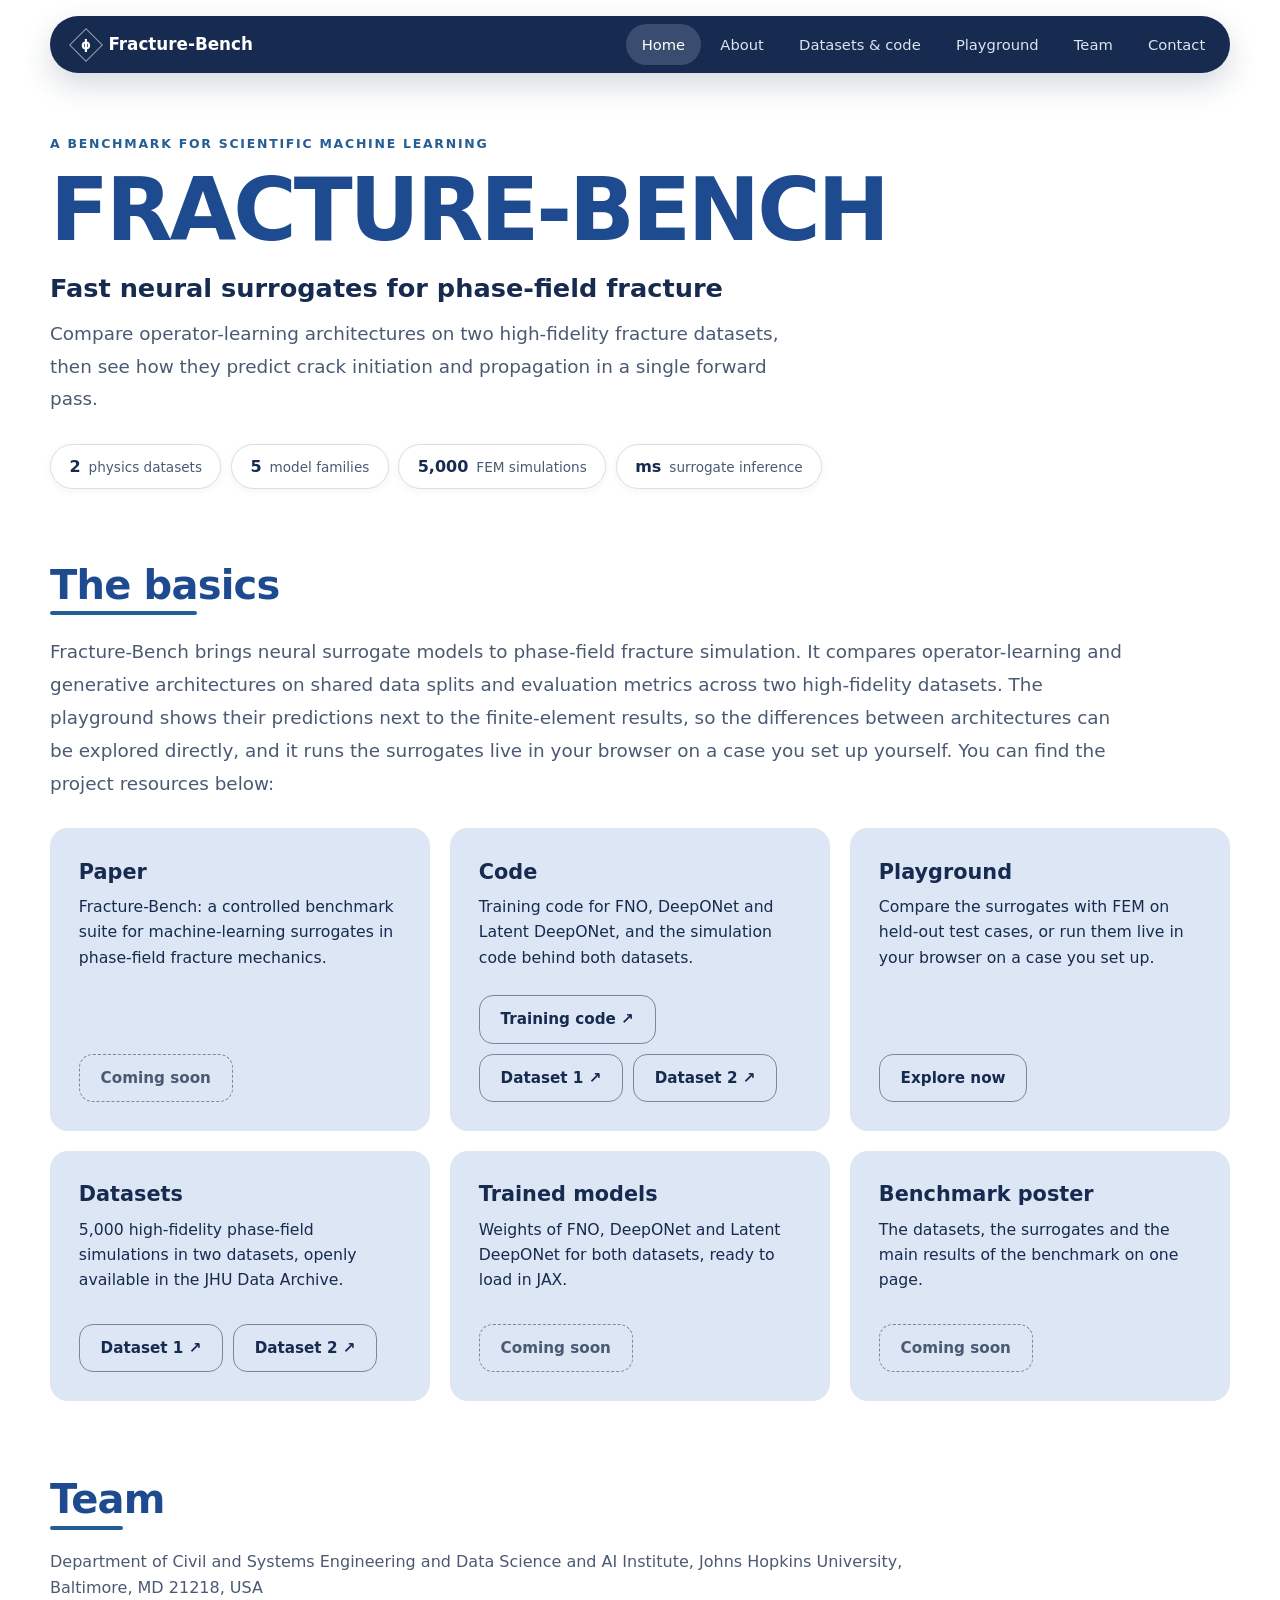
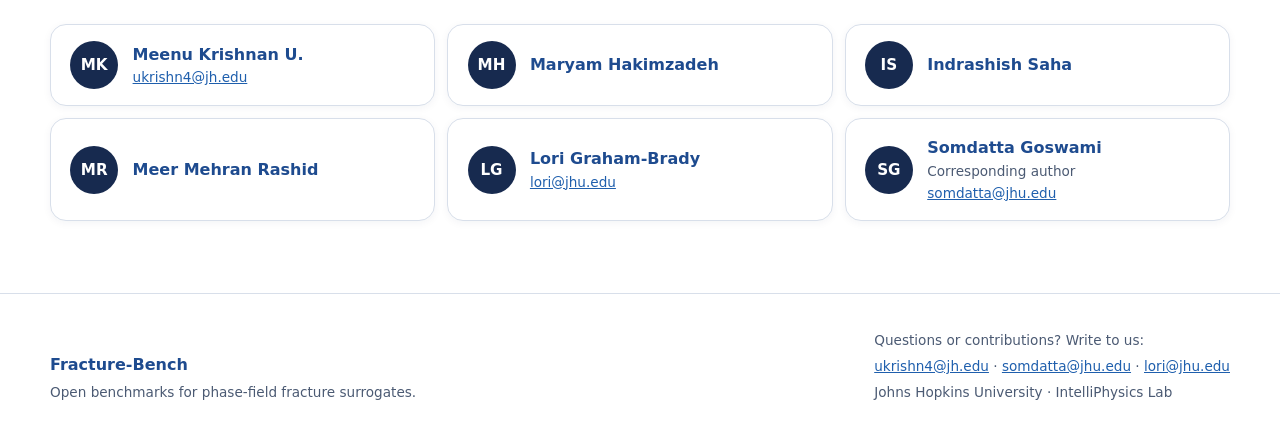
==== commit 09093ee2: "update" ====
--- a/index.html
+++ b/index.html
@@ -46,7 +46,7 @@
     <section class="basics" id="about">
       <div class="wrap">
         <h2 class="basics-title">The basics</h2>
-        <p class="basics-copy">Fracture-Bench brings neural surrogate models to phase-field fracture simulation. It compares operator-learning and generative architectures on shared data splits and evaluation metrics across two high-fidelity datasets. The playground shows their predictions next to the finite-element results, so the differences between architectures can be explored directly, and it runs DeepONet live in your browser on a case you set up yourself. You can find the project resources below:</p>
+        <p class="basics-copy">Fracture-Bench brings neural surrogate models to phase-field fracture simulation. It compares operator-learning and generative architectures on shared data splits and evaluation metrics across two high-fidelity datasets. The playground shows their predictions next to the finite-element results, so the differences between architectures can be explored directly, and it runs the surrogates live in your browser on a case you set up yourself. You can find the project resources below:</p>
 
         <div class="project-grid" id="resources">
           <article class="card">
@@ -74,7 +74,7 @@
           <article class="card">
             <div>
               <h3>Playground</h3>
-              <p>Compare the surrogates with FEM on held-out test cases, or run DeepONet live on a case you set up.</p>
+              <p>Compare the surrogates with FEM on held-out test cases, or run them live in your browser on a case you set up.</p>
             </div>
             <div class="card-actions">
               <a class="card-btn" href="playground.html">Explore now</a>
--- a/assets/style.css
+++ b/assets/style.css
@@ -357,22 +357,18 @@
 .run.attention { box-shadow: 0 0 0 4px rgba(36,94,148,.3); }
 .status { font-size: .8rem; color: var(--muted); min-height: 1.3em; margin: .6rem 0 0; }
 .status.error { color: #B42318; }
-.profile { margin: 0; }
+.profile { margin: 0; max-width: 360px; }
 .profile svg { display: block; width: 100%; height: auto; border: 1px solid var(--border); border-radius: 6px; background: #FFFFFF; }
 .profile text { font-size: 9px; fill: var(--muted); font-family: inherit; }
 .profile figcaption { font-size: .8rem; color: var(--muted); margin-top: .35rem; }
 .input-figure canvas { display: block; width: 100%; max-width: 220px; aspect-ratio: 1; border: 1px solid var(--border); border-radius: 6px; background: #FFFFFF; }
 .d2 .input-figure canvas { aspect-ratio: 1 / 2; max-width: 160px; cursor: crosshair; }
-.live-frame { position: relative; max-width: 420px; }
-.d2 .live-frame { max-width: 220px; }
-.live-frame canvas { display: block; width: 100%; aspect-ratio: 1; border: 1px solid var(--border); border-radius: 6px; background: #FFFFFF; transition: opacity .2s ease; }
-.d2 .live-frame canvas { aspect-ratio: 1 / 2; }
-.live-frame.stale canvas { opacity: .45; }
-.live-frame .placeholder {
-  position: absolute; inset: 0; margin: 0;
-  display: grid; place-items: center; padding: 1.2rem;
-  text-align: center; font-size: .85rem; color: var(--muted);
-}
+/* live result panels: one canvas per model */
+.live-panels .panel canvas { display: block; width: 100%; aspect-ratio: 1; border: 1px solid var(--border); border-radius: 6px; background: #FFFFFF; transition: opacity .2s ease; }
+.d2 .live-panels .panel canvas { aspect-ratio: 1 / 2; }
+.live-panels.stale canvas { opacity: .45; }
+.live-panels .empty { grid-column: 1 / -1; }
+.checks small { color: var(--muted); font-size: .8rem; }
 .live .output > .hint { max-width: 640px; }
 
 /* ---------------------------------------------------------------- footer */
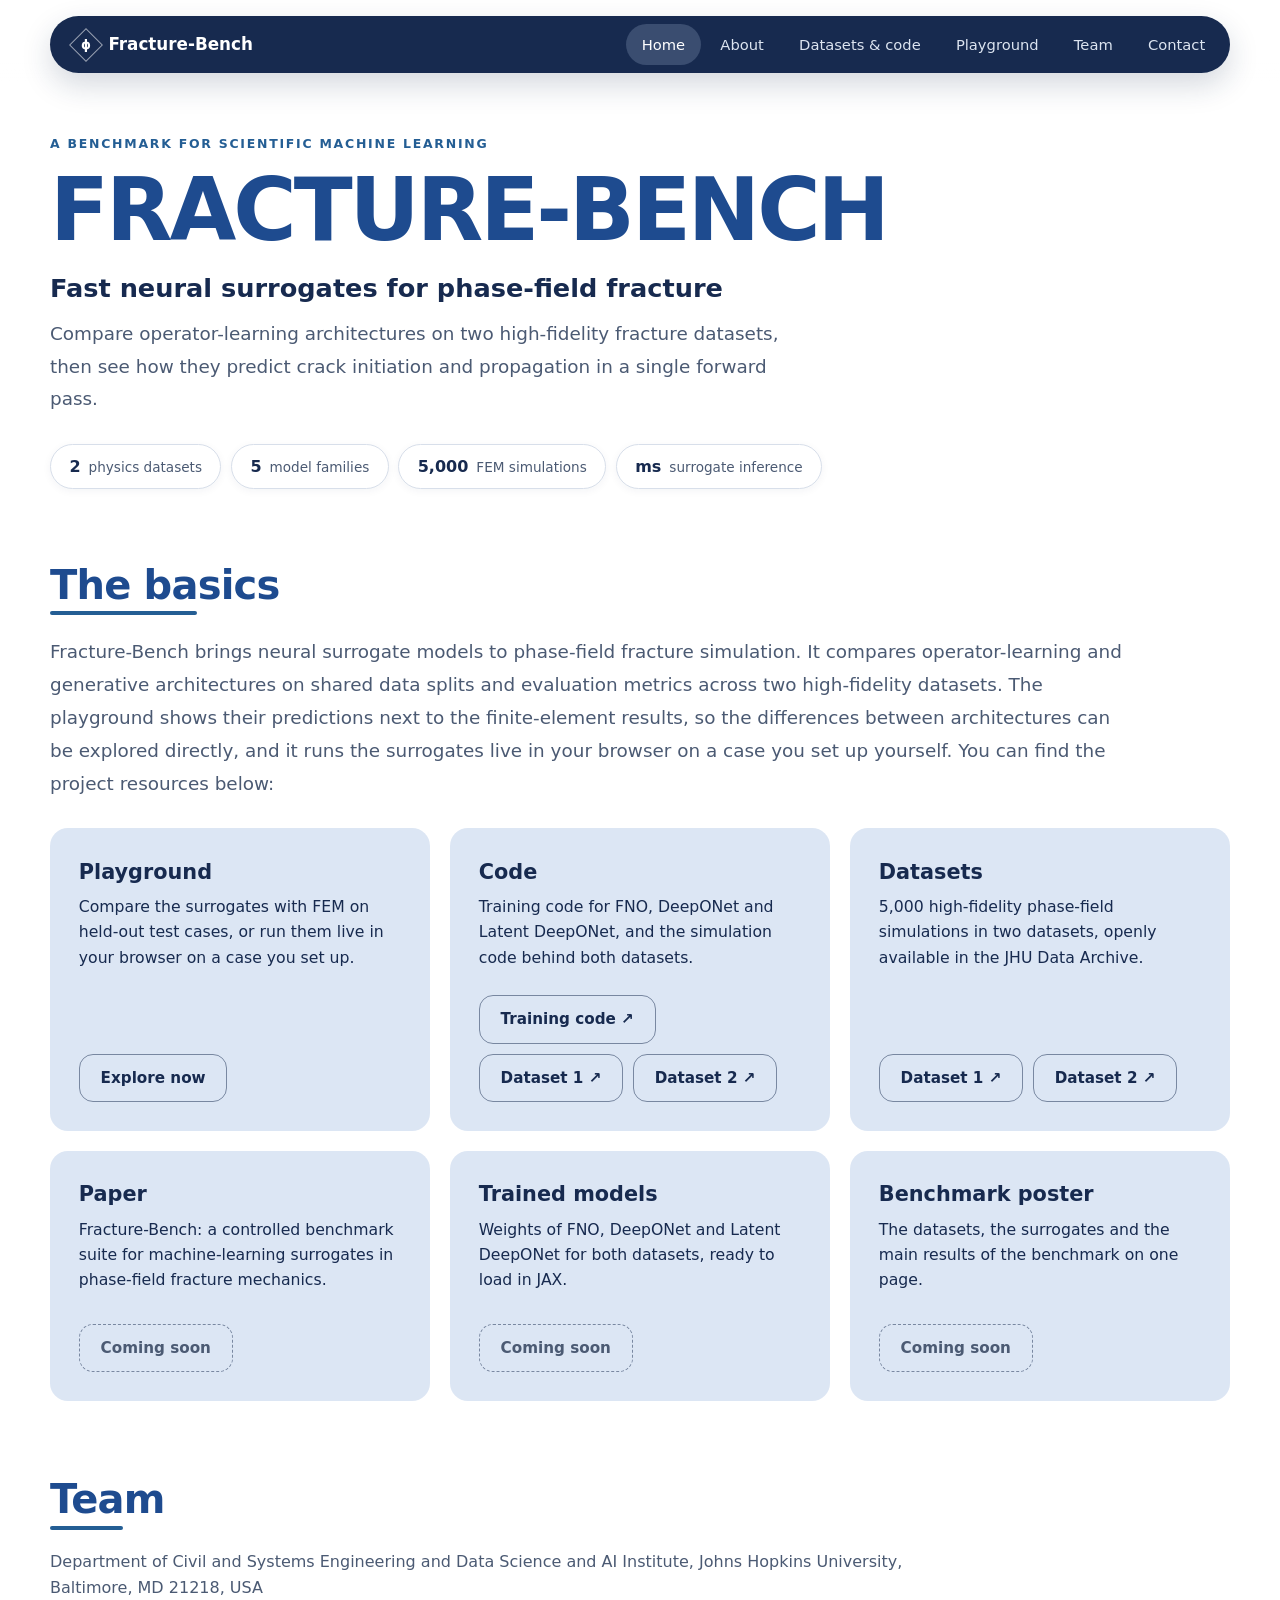
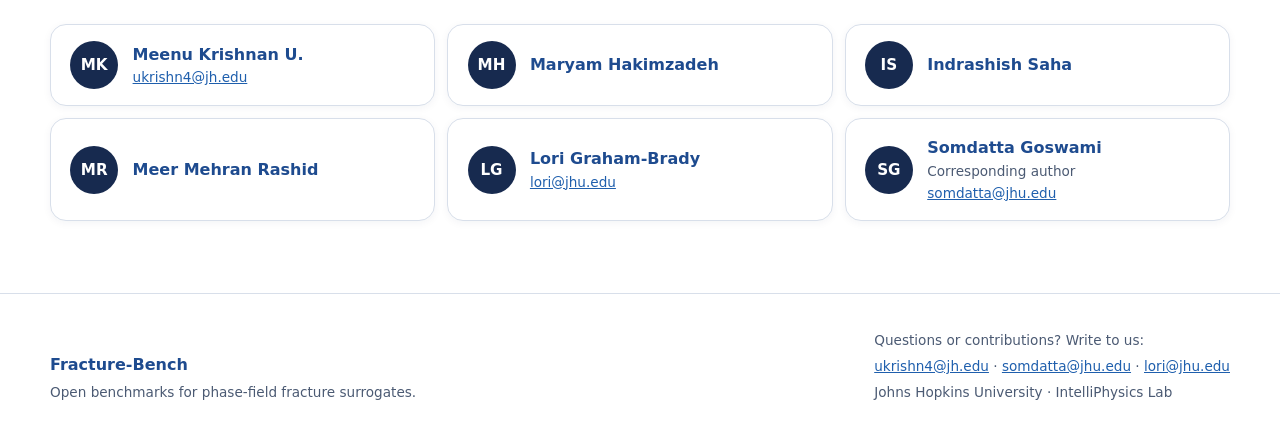
==== commit b7b45ec2: "Update index.html" ====
--- a/index.html
+++ b/index.html
@@ -51,11 +51,11 @@
         <div class="project-grid" id="resources">
           <article class="card">
             <div>
-              <h3>Paper</h3>
-              <p>Fracture-Bench: a controlled benchmark suite for machine-learning surrogates in phase-field fracture mechanics.</p>
+              <h3>Playground</h3>
+              <p>Compare the surrogates with FEM on held-out test cases, or run them live in your browser on a case you set up.</p>
             </div>
             <div class="card-actions">
-              <a class="card-btn" data-link="paper" href="#">Read the paper ↗</a>
+              <a class="card-btn" href="playground.html">Explore now</a>
             </div>
           </article>
 
@@ -73,22 +73,22 @@
 
           <article class="card">
             <div>
-              <h3>Playground</h3>
-              <p>Compare the surrogates with FEM on held-out test cases, or run them live in your browser on a case you set up.</p>
-            </div>
-            <div class="card-actions">
-              <a class="card-btn" href="playground.html">Explore now</a>
-            </div>
-          </article>
-
-          <article class="card">
-            <div>
               <h3>Datasets</h3>
               <p>5,000 high-fidelity phase-field simulations in two datasets, openly available in the JHU Data Archive.</p>
             </div>
             <div class="card-actions">
               <a class="card-btn" href="https://doi.org/10.7281/T1XFF19O" target="_blank" rel="noopener">Dataset 1 ↗</a>
               <a class="card-btn" href="https://doi.org/10.7281/T1RZFI3I" target="_blank" rel="noopener">Dataset 2 ↗</a>
+            </div>
+          </article>
+
+          <article class="card">
+            <div>
+              <h3>Paper</h3>
+              <p>Fracture-Bench: a controlled benchmark suite for machine-learning surrogates in phase-field fracture mechanics.</p>
+            </div>
+            <div class="card-actions">
+              <a class="card-btn" data-link="paper" href="#">Read the paper ↗</a>
             </div>
           </article>
 
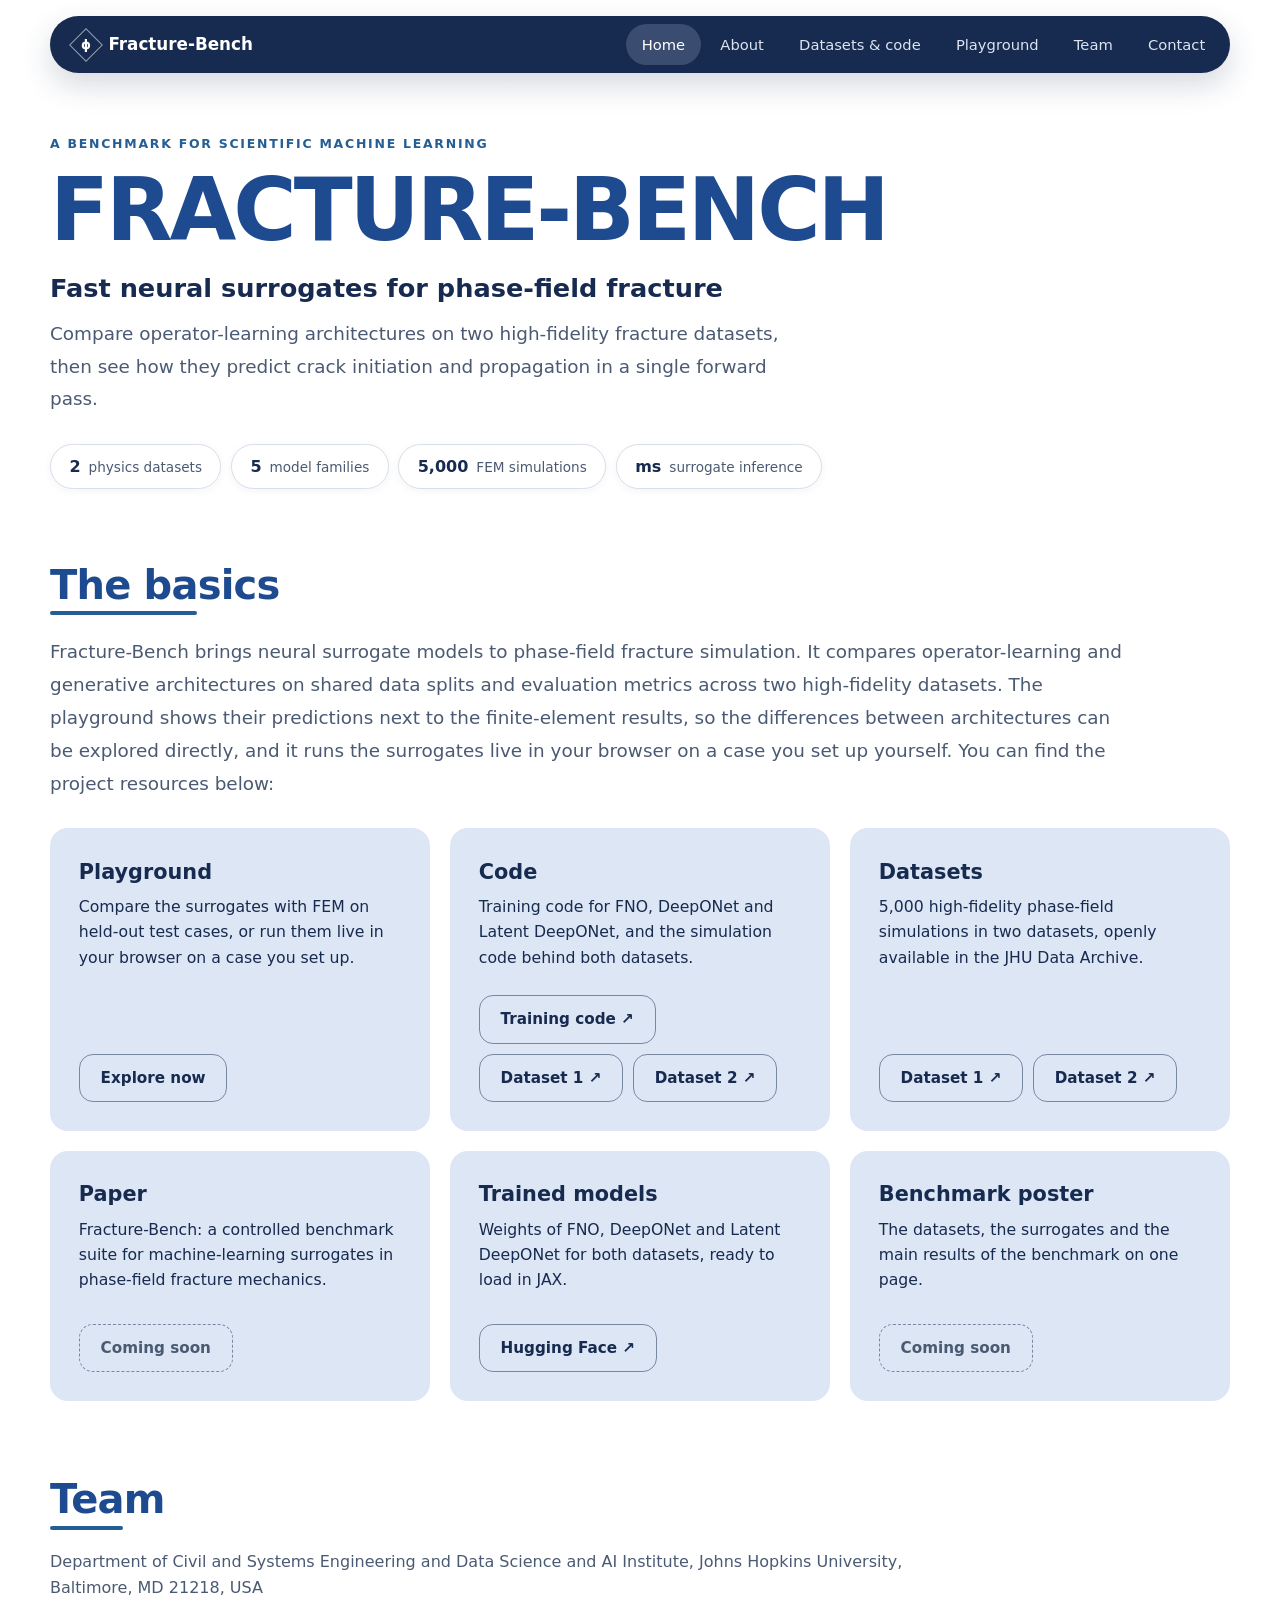
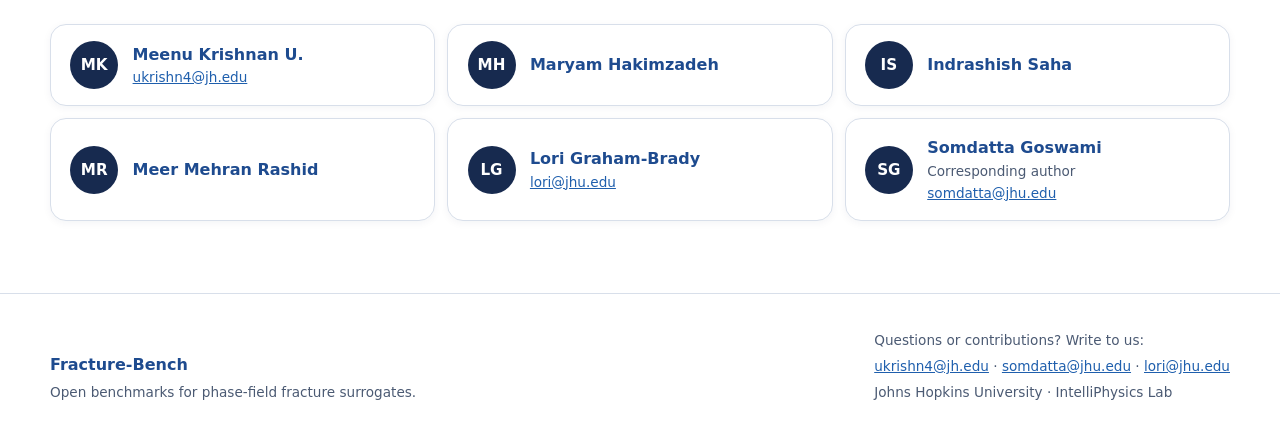
==== commit 9b73ec43: "update" ====
--- a/index.html
+++ b/index.html
@@ -98,7 +98,7 @@
               <p>Weights of FNO, DeepONet and Latent DeepONet for both datasets, ready to load in JAX.</p>
             </div>
             <div class="card-actions">
-              <a class="card-btn" data-link="models" href="#">Download ↗</a>
+              <a class="card-btn" data-link="models" href="#">Hugging Face ↗</a>
             </div>
           </article>
 
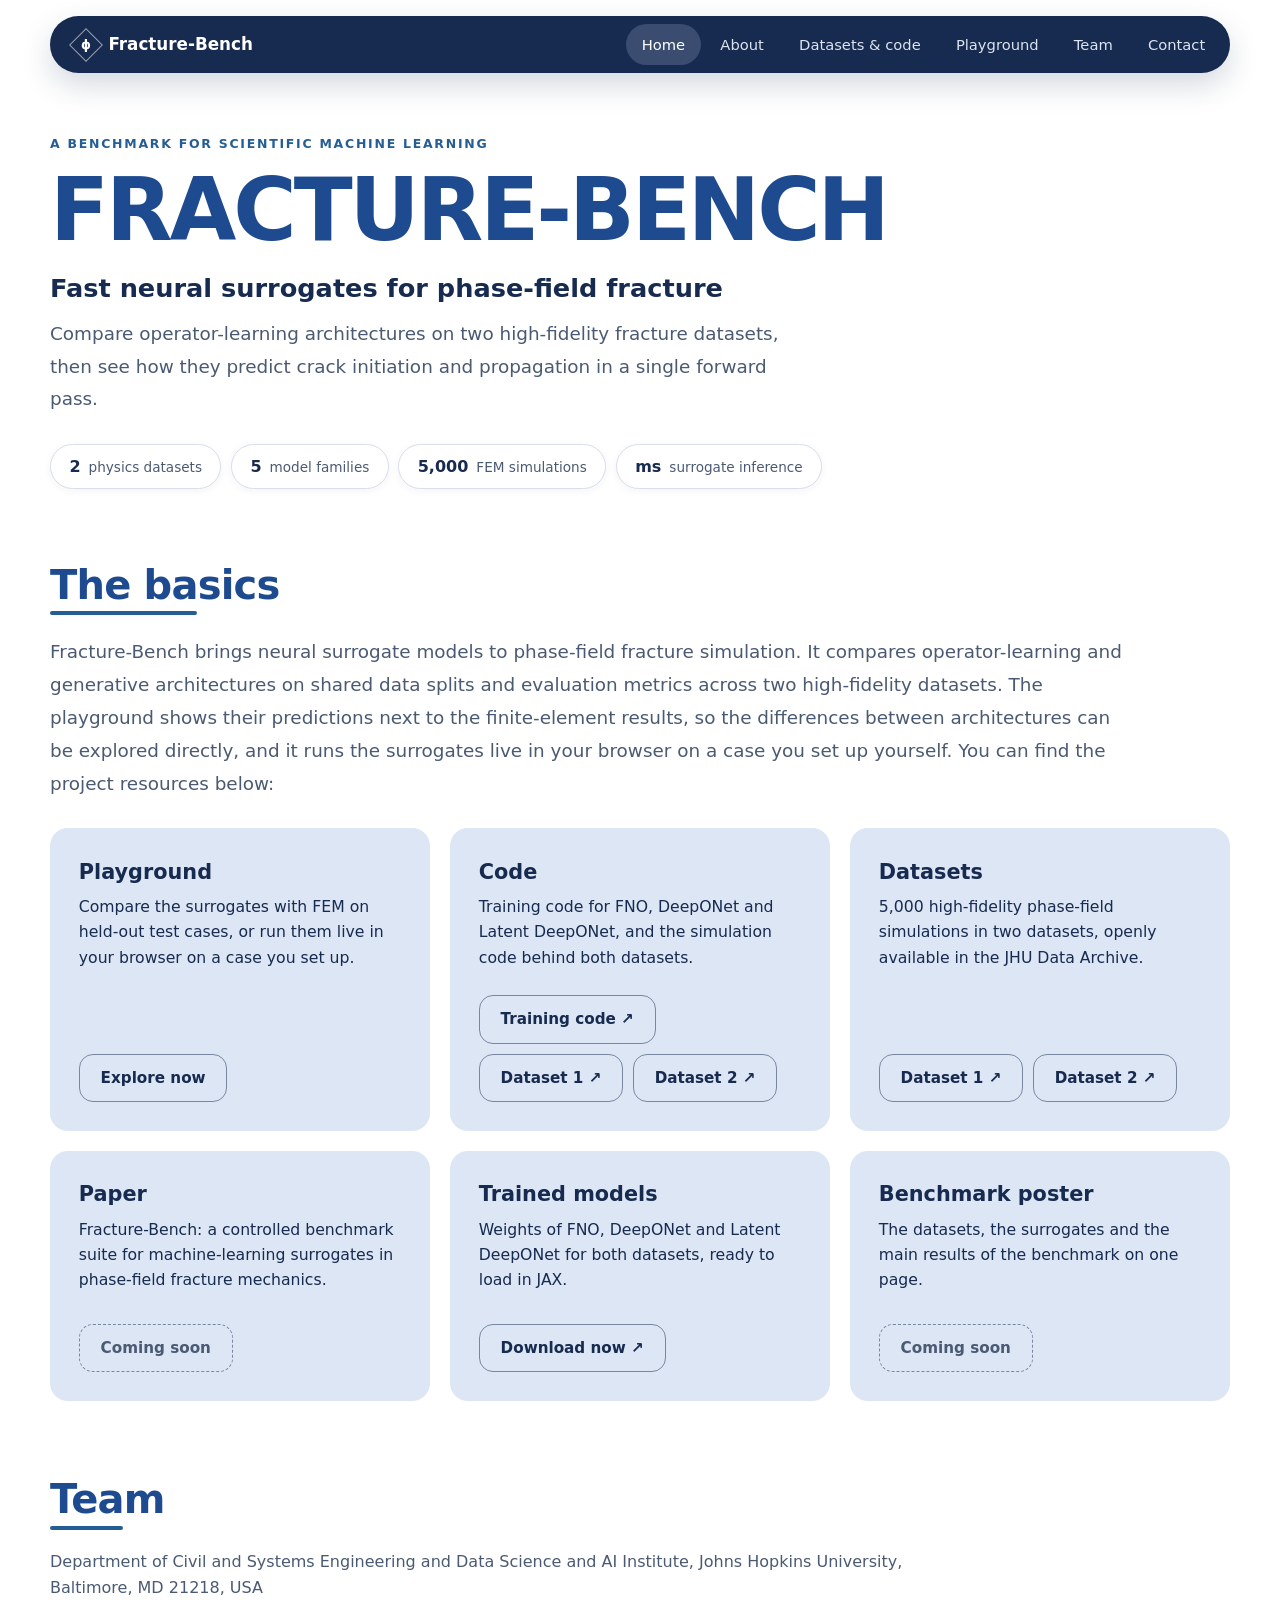
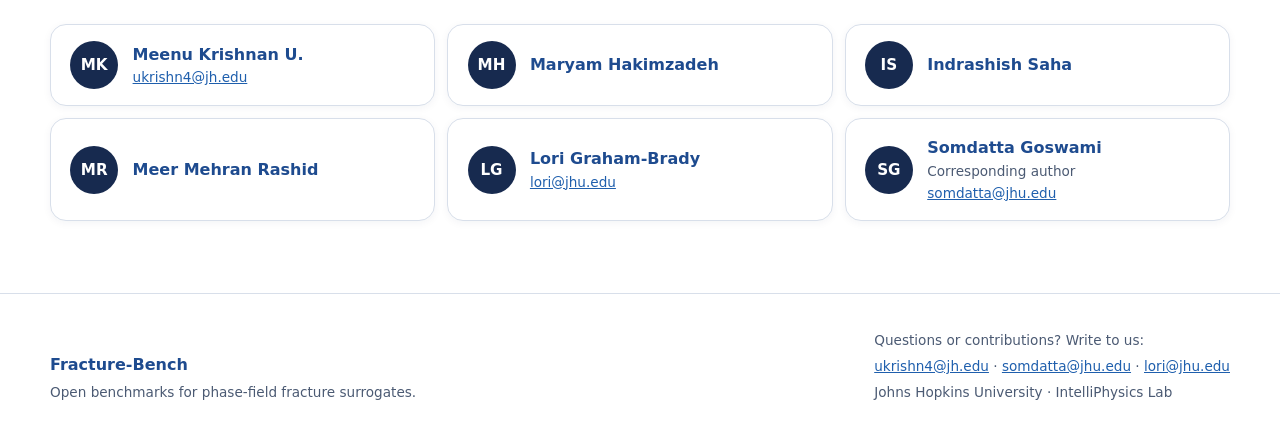
==== commit b2bdda18: "Update index.html" ====
--- a/index.html
+++ b/index.html
@@ -9,8 +9,8 @@
   <link rel="preconnect" href="https://fonts.googleapis.com">
   <link rel="preconnect" href="https://fonts.gstatic.com" crossorigin>
   <link href="https://fonts.googleapis.com/css2?family=Inter:wght@400;500;600;700;800&display=swap" rel="stylesheet">
-  <link rel="stylesheet" href="assets/style.css">
-  <script src="assets/site.js" defer></script>
+  <link rel="stylesheet" href="assets/style.css?v=20261031">
+  <script src="assets/site.js?v=20261031" defer></script>
 </head>
 <body>
   <header class="site-nav">
@@ -98,7 +98,7 @@
               <p>Weights of FNO, DeepONet and Latent DeepONet for both datasets, ready to load in JAX.</p>
             </div>
             <div class="card-actions">
-              <a class="card-btn" data-link="models" href="#">Hugging Face ↗</a>
+              <a class="card-btn" data-link="models" href="#">Download now ↗</a>
             </div>
           </article>
 
